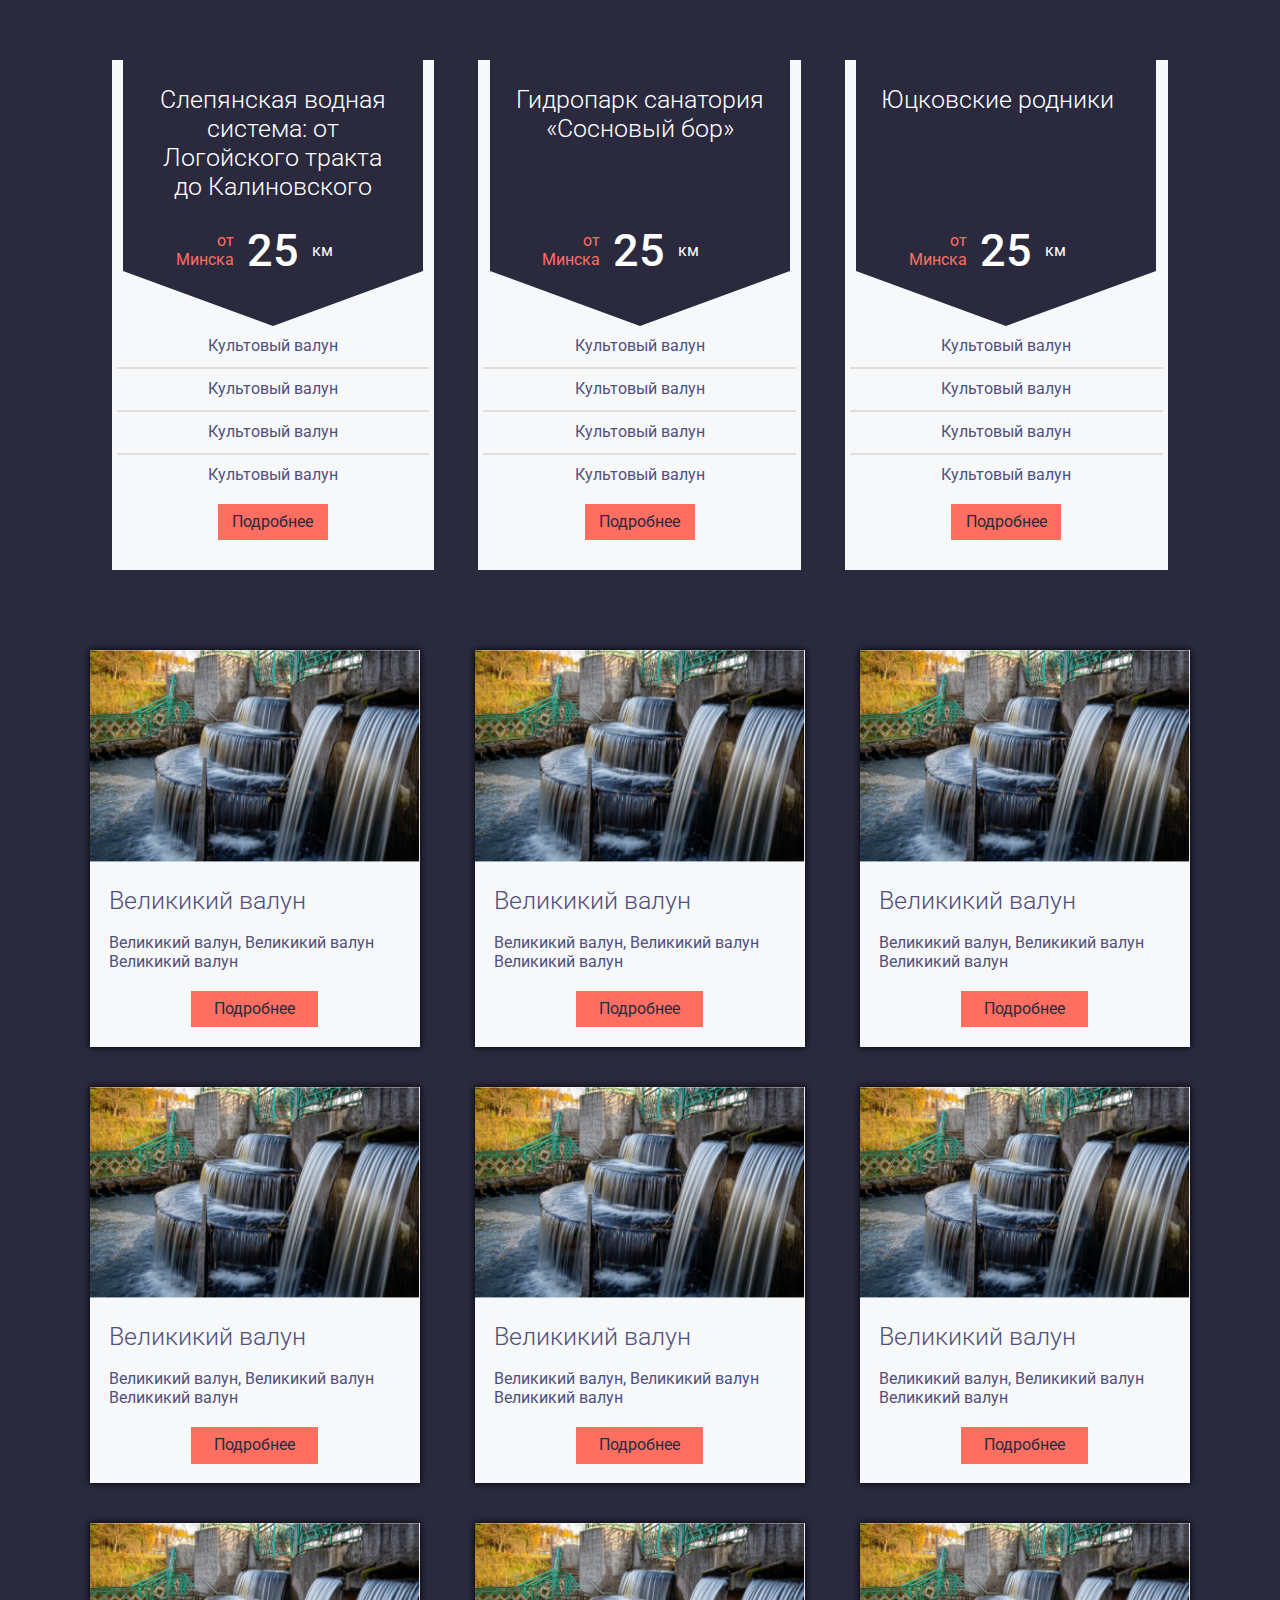
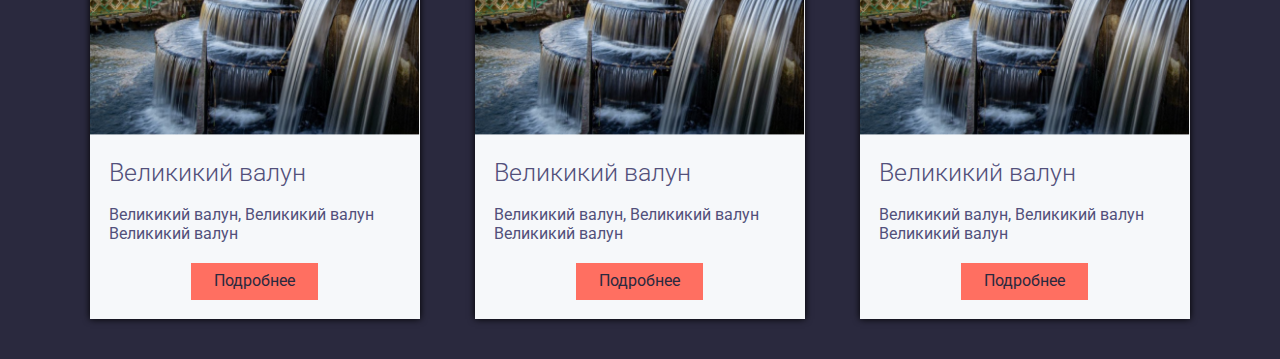
==== index.html @ 4acf2b10 "fixed" ====
<!DOCTYPE html>
<html lang="en">
<head>
	<meta charset="UTF-8">
	<meta name="viewport" content="width=device-width, initial-scale=1.0">
	<title>Document</title>
	<link rel='stylesheet' href="css/normalize.css">
		<link rel="stylesheet" href="css/style.css">
	<meta name="viewport" content="width=device-width, initial-scale=1.0">
</head>
<body>
	<main>
		<div class="wrapper">
		<section class="tariff">
			<div class="tariffPlan">
				<!-- <div class="title"> -->
					<div class="background">
						<div class="backgroundName">Слепянская водная система: от Логойского тракта до Калиновского</div>
						<div class="backgroundText">
							<div class="text_1">от Минска</div>
							<div class="text_2">25</div>
							<div class="text_3">км</div>
						</div>						
					</div>
					<p class="titleText">Культовый валун</p>
					<div class="titleBorder"></div>
					<p class="titleText">Культовый валун</p>
					<div class="titleBorder"></div>
					<p class="titleText">Культовый валун</p>
					<div class="titleBorder"></div>
					<p class="titleText">Культовый валун</p>	
					<button class="titleBtn">Подробнее</button>
				<!-- </div> -->
			</div>	
			<div class="tariffPlan">
				<div class="title">
					<div class="background">
						<div class="backgroundName">Гидропарк санатория «Сосновый бор»</div>
						<div class="backgroundText">
							<div class="text_1">от Минска</div>
							<div class="text_2">25</div>
							<div class="text_3">км</div>
						</div>						
					</div>
					<p class="titleText">Культовый валун</p>
					<div class="titleBorder"></div>
					<p class="titleText">Культовый валун</p>
					<div class="titleBorder"></div>
					<p class="titleText">Культовый валун</p>
					<div class="titleBorder"></div>
					<p class="titleText">Культовый валун</p>	
					<button class="titleBtn">Подробнее</button>
				</div>
			</div>
			<div class="tariffPlan">
				<div class="title">
					<div class="background">
						<div class="backgroundName">Юцковские родники</div>
						<div class="backgroundText">
							<div class="text_1">от Минска</div>
							<div class="text_2">25</div>
							<div class="text_3">км</div>
						</div>						
					</div>
					<p class="titleText">Культовый валун</p>
					<div class="titleBorder"></div>
					<p class="titleText">Культовый валун</p>
					<div class="titleBorder"></div>
					<p class="titleText">Культовый валун</p>
					<div class="titleBorder"></div>
					<p class="titleText">Культовый валун</p>	
					<button class="titleBtn">Подробнее</button>
				</div>
			</div>
		</section>



		<section class="cards">
			<div class="card">
				<img class="cardImg" src="img/no_name11.png">
				<h3 class="cardH4">Великикий валун</h3>
				<p class="cardText">Великикий валун, Великикий валун Великикий валун</p>
				<button class="cardBtn">Подробнее</button>
			</div>
			<div class="card">
				<img class="cardImg" src="img/no_name11.png">
				<h3 class="cardH4">Великикий валун</h3>
				<p class="cardText">Великикий валун, Великикий валун Великикий валун</p>
				<button class="cardBtn">Подробнее</button>
			</div>
			<div class="card">
				<img class="cardImg" src="img/no_name11.png">
				<h3 class="cardH4">Великикий валун</h3>
				<p class="cardText">Великикий валун, Великикий валун Великикий валун</p>
				<button class="cardBtn">Подробнее</button>
			</div>
			<div class="card">
				<img class="cardImg" src="img/no_name11.png">
				<h3 class="cardH4">Великикий валун</h3>
				<p class="cardText">Великикий валун, Великикий валун Великикий валун</p>
				<button class="cardBtn">Подробнее</button>
			</div>
			<div class="card">
				<img class="cardImg" src="img/no_name11.png">
				<h3 class="cardH4">Великикий валун</h3>
				<p class="cardText">Великикий валун, Великикий валун Великикий валун</p>
				<button class="cardBtn">Подробнее</button>
			</div>
			<div class="card">
				<img class="cardImg" src="img/no_name11.png">
				<h3 class="cardH4">Великикий валун</h3>
				<p class="cardText">Великикий валун, Великикий валун Великикий валун</p>
				<button class="cardBtn">Подробнее</button>
			</div>
			<div class="card">
				<img class="cardImg" src="img/no_name11.png">
				<h3 class="cardH4">Великикий валун</h3>
				<p class="cardText">Великикий валун, Великикий валун Великикий валун</p>
				<button class="cardBtn">Подробнее</button>
			</div>
			<div class="card">
				<img class="cardImg" src="img/no_name11.png">
				<h3 class="cardH4">Великикий валун</h3>
				<p class="cardText">Великикий валун, Великикий валун Великикий валун</p>
				<button class="cardBtn">Подробнее</button>
			</div>
			<div class="card">
				<img class="cardImg" src="img/no_name11.png">
				<h3 class="cardH4">Великикий валун</h3>
				<p class="cardText">Великикий валун, Великикий валун Великикий валун</p>
				<button class="cardBtn">Подробнее</button>
			</div>
		</section>
		</div>	
	</main>
	<script>
		let background = document.querySelectorAll('.background');
		for (let i = 0; i < background.length; i++){
    if(background[i].style.height)
    	background.style.height = '170px';
}
	</script>
<script>document.write('<script src="http://' + (location.host || 'localhost').split(':')[0] + ':35729/livereload.js?snipver=1"></' + 'script>')</script>	
</body>
</html>
---- css/style.css ----
@import url("https://fonts.googleapis.com/css2?family=Roboto&display=swap");
@import url("https://fonts.googleapis.com/css2?family=Open+Sans&family=Roboto:wght@300&display=swap");
@import url("https://fonts.googleapis.com/css2?family=Open+Sans&family=Roboto:wght@100&display=swap");
body {
  margin-top: 50px;
  font-size: 16px;
  background: #2A293E;
}

* {
  margin: 0;
  padding: 0;
}

.wrapper {
  max-width: 1100px;
  margin: 0 7%;
}

.tariff {
  display: flex;
  justify-content: space-between;
  margin: 0 auto;
  margin-bottom: 70px;
  width: 100%;
  max-width: 1100px;
  flex-direction: row;
  align-items: stretch;
}

.tariffPlan {
  width: 33.33%;
  height: auto;
  padding: 0 5px;
  margin: 10px 2%;
  background: #F6F8FA;
}

.tariffPlan:hover {
  background: #F6F8FA;
  box-shadow: 0px 0px 7px #000000;
}

.background {
  position: relative;
  display: block;
  padding: 1.56%;
  margin: 0 2%;
  background: #2A293E;
}

.background:after {
  content: "";
  position: absolute;
  bottom: 0;
  width: 0;
  height: 0;
  border-bottom: 55px solid #F6F8FA;
  box-sizing: border-box;
  left: 50%;
  border-left: 150px solid transparent;
}

.background:before {
  content: "";
  position: absolute;
  bottom: 0;
  width: 0;
  height: 0;
  border-bottom: 55px solid #F6F8FA;
  box-sizing: border-box;
  right: 50%;
  border-right: 150px solid transparent;
}

.backgroundName {
  display: flex;
  font-family: Roboto;
  font-style: normal;
  font-weight: 300;
  font-size: 1.55rem;
  line-height: 117.19%;
  color: #52507B;
  color: #FFFFFF;
  padding-top: 20px;
  min-height: 120px;
  margin: 0 20px 20px 20px;
  text-align: center;
}

.backgroundText {
  display: flex;
  padding: 0 61px 44px 47px;
}

.text_1 {
  display: flex;
  font-family: Roboto;
  font-style: normal;
  font-weight: normal;
  font-size: 1rem;
  line-height: 117.19%;
  color: #52507B;
  width: 59px;
  color: #FF6F61;
  text-align: right;
  align-items: center;
}

.text_2 {
  font-family: Roboto;
  font-style: normal;
  font-weight: 500;
  font-size: 45px;
  line-height: 117.19%;
  text-align: center;
  color: #FFFFFF;
  margin: 0 13px;
}

.text_3 {
  display: flex;
  font-family: Roboto;
  font-style: normal;
  font-weight: normal;
  font-size: 1rem;
  line-height: 117.19%;
  color: #52507B;
  color: #FFFFFF;
  align-items: center;
}

.titleText {
  display: flex;
  font-family: Roboto;
  font-style: normal;
  font-weight: normal;
  font-size: 1rem;
  line-height: 117.19%;
  color: #52507B;
  margin: 11px;
  justify-content: center;
}

.titleBorder {
  border: 1px solid #DEDEDE;
}

.titleBtn {
  display: flex;
  font-family: Roboto;
  font-style: normal;
  font-weight: normal;
  font-size: 1rem;
  line-height: 117.19%;
  color: #52507B;
  width: 110px;
  height: 36px;
  justify-content: center;
  align-items: center;
  text-align: center;
  background: #FF6F61;
  color: #2A293E;
  margin: 0 auto;
  margin-bottom: 30px;
  margin-top: 20px;
  border: none;
}

.cards {
  display: flex;
  flex-wrap: wrap;
  justify-content: space-between;
}

.card {
  width: 30%;
  max-height: 425px;
  background: #F6F8FA;
  box-shadow: 0px 0px 7px #000000;
  margin-bottom: 40px;
}

.cardImg {
  width: 100%;
  height: auto;
}

.cardH4 {
  display: flex;
  font-family: Roboto;
  font-style: normal;
  font-weight: 300;
  font-size: 1.55rem;
  line-height: 117.19%;
  color: #52507B;
  margin: 1.2rem;
}

.cardText {
  display: flex;
  font-family: Roboto;
  font-style: normal;
  font-weight: normal;
  font-size: 1rem;
  line-height: 117.19%;
  color: #52507B;
  margin: 1.2rem;
}

.cardBtn {
  display: flex;
  font-family: Roboto;
  font-style: normal;
  font-weight: normal;
  font-size: 1rem;
  line-height: 117.19%;
  color: #52507B;
  margin: 1.2rem auto;
  text-align: center;
  color: #2A293E;
  background: #FF6F61;
  padding: 9px 23px;
  border: none;
}
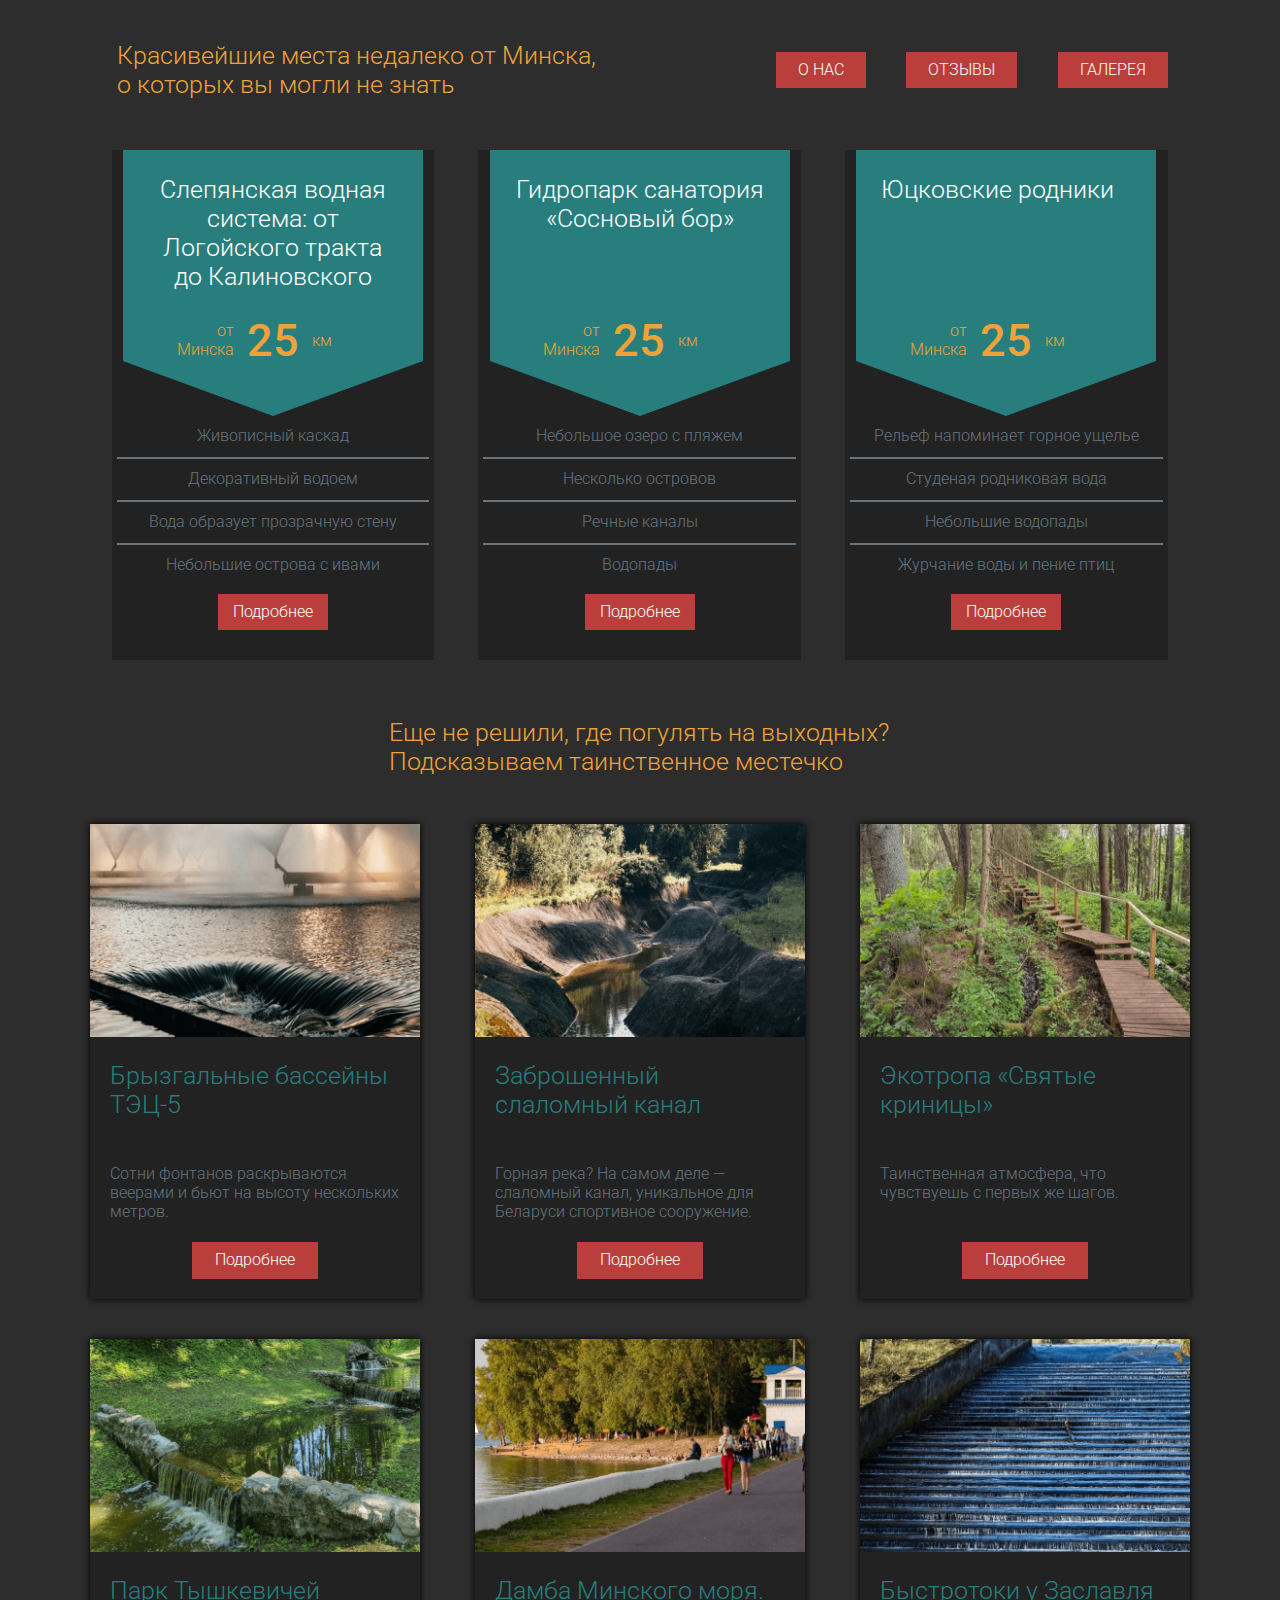
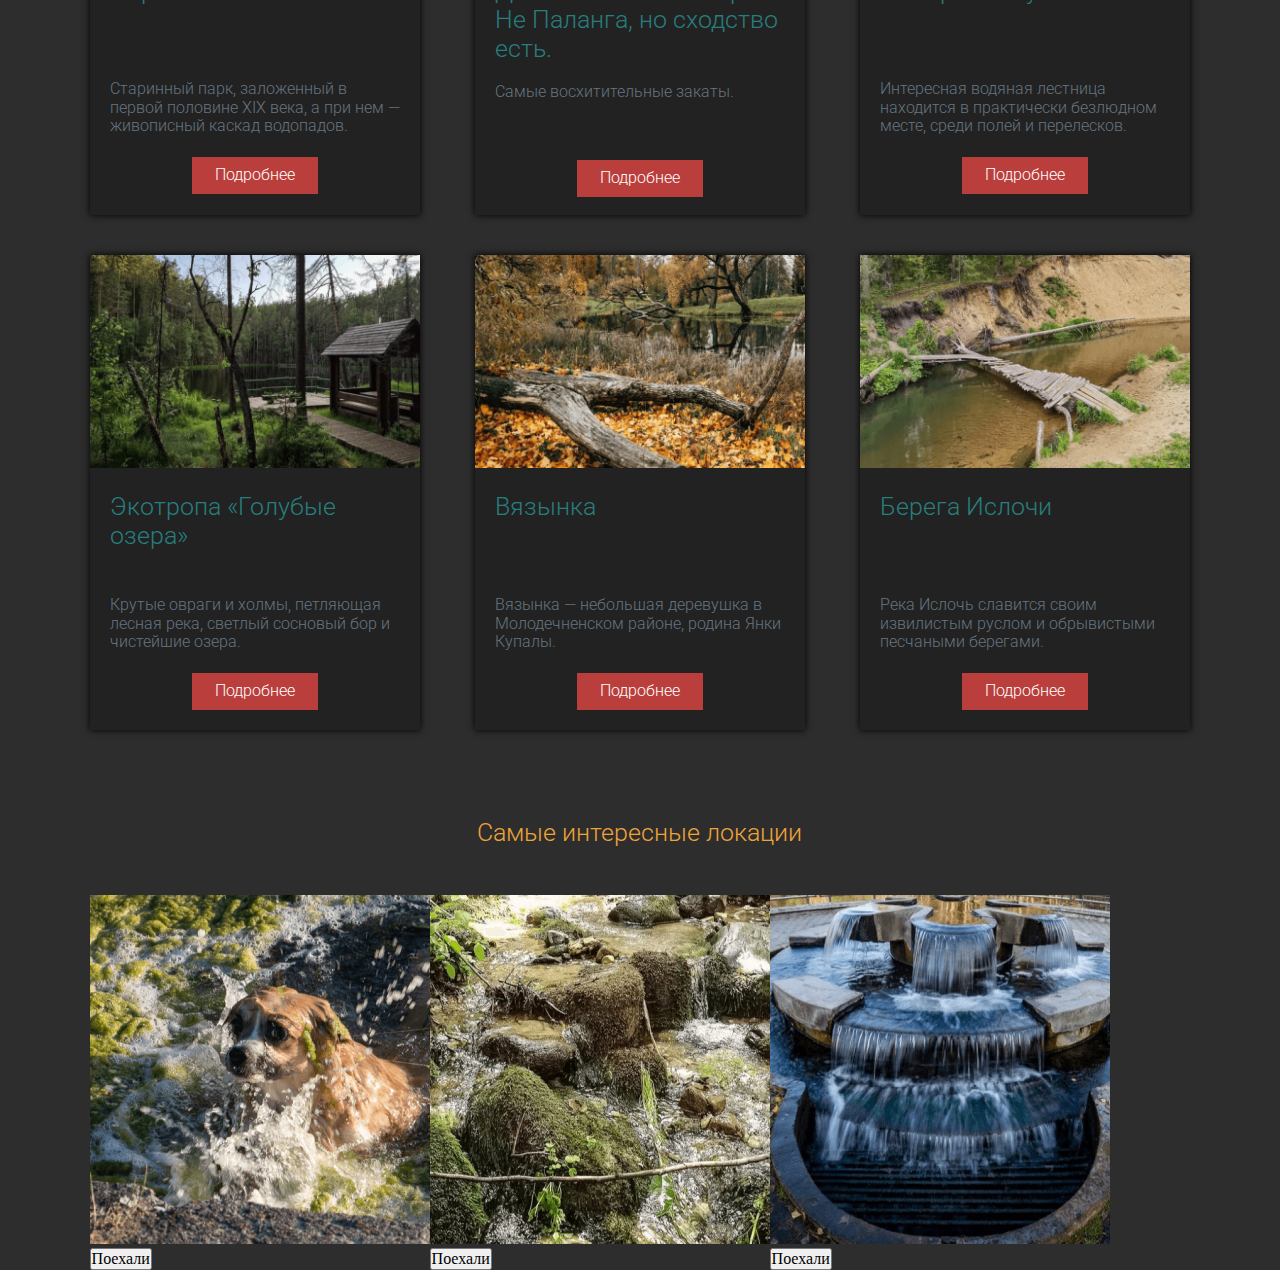
==== commit e559f5f8: "created gallery" ====
--- a/index.html
+++ b/index.html
@@ -9,66 +9,87 @@
 	<meta name="viewport" content="width=device-width, initial-scale=1.0">
 </head>
 <body>
+	<div class="wrapper">
+	<header class="header">
+		<div class="header__body">
+			<div class="header__name">
+				<h1 class="header__h1">Красивейшие места недалеко от Минска, о которых вы могли не знать</h1>
+			</div>
+
+			<div class="header__burger">
+				<span></span>
+			</div>
+
+			<nav class="header__menu">
+					
+				<ul class="header__list">
+					<li><a href="" class="header__link">О НАС</a></li>
+					<li><a href="" class="header__link">ОТЗЫВЫ</a></li>
+					<li><a href="" class="header__link">ГАЛЕРЕЯ</a></li>
+				</ul>
+			</nav>
+		</div>
+	</header>
 	<main>
-		<div class="wrapper">
+		
 		<section class="tariff">
 			<div class="tariffPlan">
 				<!-- <div class="title"> -->
 					<div class="background">
-						<div class="backgroundName">Слепянская водная система: от Логойского тракта до Калиновского</div>
+						<h3 class="backgroundName">Слепянская водная система: от Логойского тракта до Калиновского</h3>
 						<div class="backgroundText">
 							<div class="text_1">от Минска</div>
 							<div class="text_2">25</div>
 							<div class="text_3">км</div>
 						</div>						
 					</div>
-					<p class="titleText">Культовый валун</p>
-					<div class="titleBorder"></div>
-					<p class="titleText">Культовый валун</p>
-					<div class="titleBorder"></div>
-					<p class="titleText">Культовый валун</p>
-					<div class="titleBorder"></div>
-					<p class="titleText">Культовый валун</p>	
+					<p class="titleText">Живописный каскад</p>
+					<div class="titleBorder"></div>
+					<p class="titleText">Декоративный водоем</p>
+					<div class="titleBorder"></div>
+					<p class="titleText">Вода образует прозрачную стену</p>
+					<div class="titleBorder"></div>
+					<p class="titleText">Небольшие острова с ивами</p>	
 					<button class="titleBtn">Подробнее</button>
 				<!-- </div> -->
 			</div>	
 			<div class="tariffPlan">
 				<div class="title">
 					<div class="background">
-						<div class="backgroundName">Гидропарк санатория «Сосновый бор»</div>
+						<h3 class="backgroundName">Гидропарк санатория «Сосновый бор»</h3>
 						<div class="backgroundText">
 							<div class="text_1">от Минска</div>
 							<div class="text_2">25</div>
 							<div class="text_3">км</div>
 						</div>						
 					</div>
-					<p class="titleText">Культовый валун</p>
-					<div class="titleBorder"></div>
-					<p class="titleText">Культовый валун</p>
-					<div class="titleBorder"></div>
-					<p class="titleText">Культовый валун</p>
-					<div class="titleBorder"></div>
-					<p class="titleText">Культовый валун</p>	
+					<p class="titleText">Небольшое озеро с пляжем</p>
+					<div class="titleBorder"></div>
+					<p class="titleText">Несколько островов</p>
+					<div class="titleBorder"></div>
+					<p class="titleText">Речные каналы</p>
+					<div class="titleBorder"></div>
+					<p class="titleText">Водопады</p>	
 					<button class="titleBtn">Подробнее</button>
 				</div>
 			</div>
 			<div class="tariffPlan">
 				<div class="title">
 					<div class="background">
-						<div class="backgroundName">Юцковские родники</div>
+						<h3 class="backgroundName">Юцковские родники</h3>
 						<div class="backgroundText">
 							<div class="text_1">от Минска</div>
 							<div class="text_2">25</div>
 							<div class="text_3">км</div>
 						</div>						
 					</div>
-					<p class="titleText">Культовый валун</p>
-					<div class="titleBorder"></div>
-					<p class="titleText">Культовый валун</p>
-					<div class="titleBorder"></div>
-					<p class="titleText">Культовый валун</p>
-					<div class="titleBorder"></div>
-					<p class="titleText">Культовый валун</p>	
+					<p class="titleText">Рельеф напоминает горное ущелье</p>
+					<div class="titleBorder"></div>
+					<p class="titleText">Студеная родниковая вода</p>
+					<div class="titleBorder"></div>
+					<p class="titleText">Небольшие водопады</p>
+					<div class="titleBorder"></div>
+					<p class="titleText">Журчание воды и пение птиц</p>	
 					<button class="titleBtn">Подробнее</button>
 				</div>
 			</div>
@@ -77,61 +98,100 @@
 
 
 		<section class="cards">
-			<div class="card">
-				<img class="cardImg" src="img/no_name11.png">
-				<h3 class="cardH4">Великикий валун</h3>
-				<p class="cardText">Великикий валун, Великикий валун Великикий валун</p>
-				<button class="cardBtn">Подробнее</button>
-			</div>
-			<div class="card">
-				<img class="cardImg" src="img/no_name11.png">
-				<h3 class="cardH4">Великикий валун</h3>
-				<p class="cardText">Великикий валун, Великикий валун Великикий валун</p>
-				<button class="cardBtn">Подробнее</button>
-			</div>
-			<div class="card">
-				<img class="cardImg" src="img/no_name11.png">
-				<h3 class="cardH4">Великикий валун</h3>
-				<p class="cardText">Великикий валун, Великикий валун Великикий валун</p>
-				<button class="cardBtn">Подробнее</button>
-			</div>
-			<div class="card">
-				<img class="cardImg" src="img/no_name11.png">
-				<h3 class="cardH4">Великикий валун</h3>
-				<p class="cardText">Великикий валун, Великикий валун Великикий валун</p>
-				<button class="cardBtn">Подробнее</button>
-			</div>
-			<div class="card">
-				<img class="cardImg" src="img/no_name11.png">
-				<h3 class="cardH4">Великикий валун</h3>
-				<p class="cardText">Великикий валун, Великикий валун Великикий валун</p>
-				<button class="cardBtn">Подробнее</button>
-			</div>
-			<div class="card">
-				<img class="cardImg" src="img/no_name11.png">
-				<h3 class="cardH4">Великикий валун</h3>
-				<p class="cardText">Великикий валун, Великикий валун Великикий валун</p>
-				<button class="cardBtn">Подробнее</button>
-			</div>
-			<div class="card">
-				<img class="cardImg" src="img/no_name11.png">
-				<h3 class="cardH4">Великикий валун</h3>
-				<p class="cardText">Великикий валун, Великикий валун Великикий валун</p>
-				<button class="cardBtn">Подробнее</button>
-			</div>
-			<div class="card">
-				<img class="cardImg" src="img/no_name11.png">
-				<h3 class="cardH4">Великикий валун</h3>
-				<p class="cardText">Великикий валун, Великикий валун Великикий валун</p>
-				<button class="cardBtn">Подробнее</button>
-			</div>
-			<div class="card">
-				<img class="cardImg" src="img/no_name11.png">
-				<h3 class="cardH4">Великикий валун</h3>
-				<p class="cardText">Великикий валун, Великикий валун Великикий валун</p>
-				<button class="cardBtn">Подробнее</button>
+			<h2 class="h2">Еще не решили, где погулять на выходных? Подсказываем таинственное местечко</h2>
+			<div class="cards">
+			<div class="card">
+				<img class="cardImg" src="img/Без_имени-11.png">
+				<h3 class="cardH3">Брызгальные бассейны ТЭЦ-5</h3>
+				<p class="cardText">Сотни фонтанов раскрываются веерами и бьют на высоту нескольких метров.</p>
+				<button class="cardBtn">Подробнее</button>
+			</div>
+			<div class="card">
+				<img class="cardImg" src="img/Без_имени-12.png">
+				<h3 class="cardH3">Заброшенный слаломный канал</h3>
+				<p class="cardText">Горная река? На самом деле — слаломный канал, уникальное для Беларуси спортивное сооружение.</p>
+				<button class="cardBtn">Подробнее</button>
+			</div>
+			<div class="card">
+				<img class="cardImg" src="img/Без_имени-13.png">
+				<h3 class="cardH3">Экотропа «Святые криницы»</h3>
+				<p class="cardText">Таинственная атмосфера, что чувствуешь с первых же шагов.</p>
+				<button class="cardBtn">Подробнее</button>
+			</div>
+			<div class="card">
+				<img class="cardImg" src="img/Без_имени-14.png">
+				<h3 class="cardH3">Парк Тышкевичей</h3>
+				<p class="cardText">Старинный парк, заложенный в первой половине XIX века, а при нем — живописный каскад водопадов.</p>
+				<button class="cardBtn">Подробнее</button>
+			</div>
+			<div class="card">
+				<img class="cardImg" src="img/Без_имени-15.png">
+				<h3 class="cardH3">Дамба Минского моря. Не Паланга, но 
+сходство есть.</h3>
+				<p class="cardText">Самые восхитительные закаты.</p>
+				<button class="cardBtn">Подробнее</button>
+			</div>
+			<div class="card">
+				<img class="cardImg" src="img/Без_имени-16.png">
+				<h3 class="cardH3">Быстротоки у Заславля</h3>
+				<p class="cardText">Интересная водяная лестница находится в практически безлюдном месте, среди полей и перелесков.</p>
+				<button class="cardBtn">Подробнее</button>
+			</div>
+			<div class="card">
+				<img class="cardImg" src="img/Без_имени-17.png">
+				<h3 class="cardH3">Экотропа «Голубые озера»</h3>
+				<p class="cardText">Крутые овраги и холмы, петляющая лесная река, светлый сосновый бор и чистейшие озера.</p>
+				<button class="cardBtn">Подробнее</button>
+			</div>
+			<div class="card">
+				<img class="cardImg" src="img/Без_имени-18.png">
+				<h3 class="cardH3">Вязынка</h3>
+				<p class="cardText">Вязынка — небольшая деревушка в Молодечненском районе, родина Янки Купалы.</p>
+				<button class="cardBtn">Подробнее</button>
+			</div>
+			<div class="card">
+				<img class="cardImg" src="img/Без_имени-19.png">
+				<h3 class="cardH3">Берега Ислочи</h3>
+				<p class="cardText">Река Ислочь славится своим извилистым руслом и обрывистыми песчаными берегами.</p>
+				<button class="cardBtn">Подробнее</button>
+			</div>
 			</div>
 		</section>
+
+
+		<section slider>
+			<h2 class="h2">Самые интересные локации</h2>
+			<div class="sliders">
+				<div class="slidersItem">
+					<div class="slidersImg">
+						<img src="img/Без_имени-20.png">
+					</div>
+					<h3 class="slidersH3"></h3>
+					<p class="slidersText"></p>
+					<button class="slidersBtn">Поехали</button>
+				</div>
+				<div class="slidersItem">
+					<div class="slidersImg">
+						<img src="img/Без_имени-21.png">
+					</div>
+					<h3 class="slidersH3"></h3>
+					<p class="slidersText"></p>
+					<button class="slidersBtn">Поехали</button>
+				</div>
+				<div class="slidersItem">
+					<div class="slidersImg">
+						<img src="img/Без_имени-22.png">
+					</div>
+					<h3 class="slidersH3"></h3>
+					<p class="slidersText"></p>
+					<button class="slidersBtn">Поехали</button>
+				</div>
+			</div>
+			
+		</section>
+
+
+
 		</div>	
 	</main>
 	<script>
--- a/css/style.css
+++ b/css/style.css
@@ -2,9 +2,9 @@
 @import url("https://fonts.googleapis.com/css2?family=Open+Sans&family=Roboto:wght@300&display=swap");
 @import url("https://fonts.googleapis.com/css2?family=Open+Sans&family=Roboto:wght@100&display=swap");
 body {
-  margin-top: 50px;
+  max-width: 1280px;
   font-size: 16px;
-  background: #2A293E;
+  background: #2D2D2D;
 }
 
 * {
@@ -17,11 +17,83 @@
   margin: 0 7%;
 }
 
+.header {
+  display: flex;
+  width: 100%;
+  min-height: 140px;
+  top: 0;
+  left: 0;
+}
+
+.header__body {
+  display: flex;
+  width: 100%;
+  min-height: 140px;
+}
+
+.header__name {
+  display: flex;
+  width: 50%;
+}
+
+.header__h1 {
+  display: flex;
+  font-family: Roboto;
+  font-style: normal;
+  font-weight: 300;
+  font-size: 1.55rem;
+  line-height: 117.19%;
+  color: #277E7D;
+  color: #EDA33A;
+  margin: 0 5%;
+  align-items: center;
+}
+
+.header__burger {
+  flex: none;
+}
+
+.header__menu {
+  display: flex;
+  width: 50%;
+  padding-right: 2%;
+}
+
+.header__list {
+  display: flex;
+  list-style: none;
+  width: 100%;
+  justify-content: flex-end;
+  align-items: center;
+  margin-left: 0 3.75%;
+}
+
+.header__link {
+  display: inline-flex;
+  text-decoration: none;
+  background: #BA3F3C;
+  display: flex;
+  font-family: Roboto;
+  font-style: normal;
+  font-weight: 300;
+  font-size: 1rem;
+  line-height: 117.19%;
+  color: #667580;
+  text-align: center;
+  justify-content: center;
+  align-items: center;
+  color: #FFFFFF;
+  padding: 8.5px 22px;
+}
+
+li {
+  margin-left: 7.5%;
+}
+
 .tariff {
   display: flex;
   justify-content: space-between;
   margin: 0 auto;
-  margin-bottom: 70px;
   width: 100%;
   max-width: 1100px;
   flex-direction: row;
@@ -33,20 +105,21 @@
   height: auto;
   padding: 0 5px;
   margin: 10px 2%;
-  background: #F6F8FA;
+  background: #222222;
 }
 
 .tariffPlan:hover {
-  background: #F6F8FA;
+  background: #222222;
   box-shadow: 0px 0px 7px #000000;
 }
 
 .background {
   position: relative;
   display: block;
+  max-width: 300px;
   padding: 1.56%;
   margin: 0 2%;
-  background: #2A293E;
+  background: #277E7D;
 }
 
 .background:after {
@@ -55,7 +128,7 @@
   bottom: 0;
   width: 0;
   height: 0;
-  border-bottom: 55px solid #F6F8FA;
+  border-bottom: 55px solid #222222;
   box-sizing: border-box;
   left: 50%;
   border-left: 150px solid transparent;
@@ -67,7 +140,7 @@
   bottom: 0;
   width: 0;
   height: 0;
-  border-bottom: 55px solid #F6F8FA;
+  border-bottom: 55px solid #222222;
   box-sizing: border-box;
   right: 50%;
   border-right: 150px solid transparent;
@@ -80,7 +153,7 @@
   font-weight: 300;
   font-size: 1.55rem;
   line-height: 117.19%;
-  color: #52507B;
+  color: #277E7D;
   color: #FFFFFF;
   padding-top: 20px;
   min-height: 120px;
@@ -97,12 +170,12 @@
   display: flex;
   font-family: Roboto;
   font-style: normal;
-  font-weight: normal;
-  font-size: 1rem;
-  line-height: 117.19%;
-  color: #52507B;
+  font-weight: 300;
+  font-size: 1rem;
+  line-height: 117.19%;
+  color: #667580;
   width: 59px;
-  color: #FF6F61;
+  color: #EDA33A;
   text-align: right;
   align-items: center;
 }
@@ -114,7 +187,7 @@
   font-size: 45px;
   line-height: 117.19%;
   text-align: center;
-  color: #FFFFFF;
+  color: #EDA33A;
   margin: 0 13px;
 }
 
@@ -122,61 +195,78 @@
   display: flex;
   font-family: Roboto;
   font-style: normal;
-  font-weight: normal;
-  font-size: 1rem;
-  line-height: 117.19%;
-  color: #52507B;
-  color: #FFFFFF;
-  align-items: center;
+  font-weight: 300;
+  font-size: 1rem;
+  line-height: 117.19%;
+  color: #667580;
+  color: #FFFFFF;
+  align-items: center;
+  color: #EDA33A;
 }
 
 .titleText {
   display: flex;
   font-family: Roboto;
   font-style: normal;
-  font-weight: normal;
-  font-size: 1rem;
-  line-height: 117.19%;
-  color: #52507B;
+  font-weight: 300;
+  font-size: 1rem;
+  line-height: 117.19%;
+  color: #667580;
   margin: 11px;
   justify-content: center;
+  color: #667580;
 }
 
 .titleBorder {
-  border: 1px solid #DEDEDE;
+  border: 0.5px solid #667580;
 }
 
 .titleBtn {
   display: flex;
   font-family: Roboto;
   font-style: normal;
-  font-weight: normal;
-  font-size: 1rem;
-  line-height: 117.19%;
-  color: #52507B;
+  font-weight: 300;
+  font-size: 1rem;
+  line-height: 117.19%;
+  color: #667580;
   width: 110px;
   height: 36px;
   justify-content: center;
   align-items: center;
   text-align: center;
-  background: #FF6F61;
-  color: #2A293E;
+  background: #BA3F3C;
+  color: #FFFFFF;
   margin: 0 auto;
   margin-bottom: 30px;
   margin-top: 20px;
   border: none;
 }
 
+.h2 {
+  display: flex;
+  font-family: Roboto;
+  font-style: normal;
+  font-weight: 300;
+  font-size: 1.55rem;
+  line-height: 117.19%;
+  color: #277E7D;
+  color: #EDA33A;
+  width: 501px;
+  margin: 3rem auto;
+  justify-content: center;
+}
+
 .cards {
   display: flex;
   flex-wrap: wrap;
   justify-content: space-between;
+  align-items: stretch;
 }
 
 .card {
   width: 30%;
-  max-height: 425px;
-  background: #F6F8FA;
+  max-height: 476px;
+  background: #222222;
   box-shadow: 0px 0px 7px #000000;
   margin-bottom: 40px;
 }
@@ -186,40 +276,46 @@
   height: auto;
 }
 
-.cardH4 {
+.cardH3 {
   display: flex;
   font-family: Roboto;
   font-style: normal;
   font-weight: 300;
   font-size: 1.55rem;
   line-height: 117.19%;
-  color: #52507B;
-  margin: 1.2rem;
+  color: #277E7D;
+  margin: 1.25rem;
+  min-height: 84px;
 }
 
 .cardText {
   display: flex;
   font-family: Roboto;
   font-style: normal;
-  font-weight: normal;
-  font-size: 1rem;
-  line-height: 117.19%;
-  color: #52507B;
-  margin: 1.2rem;
+  font-weight: 300;
+  font-size: 1rem;
+  line-height: 117.19%;
+  color: #667580;
+  margin: 1.25rem;
+  min-height: 57px;
 }
 
 .cardBtn {
   display: flex;
   font-family: Roboto;
   font-style: normal;
-  font-weight: normal;
-  font-size: 1rem;
-  line-height: 117.19%;
-  color: #52507B;
-  margin: 1.2rem auto;
-  text-align: center;
-  color: #2A293E;
-  background: #FF6F61;
+  font-weight: 300;
+  font-size: 1rem;
+  line-height: 117.19%;
+  color: #667580;
+  margin: 1.25rem auto;
+  text-align: center;
+  color: #FFFFFF;
+  background: #BA3F3C;
   padding: 9px 23px;
   border: none;
+}
+
+.sliders {
+  display: flex;
 }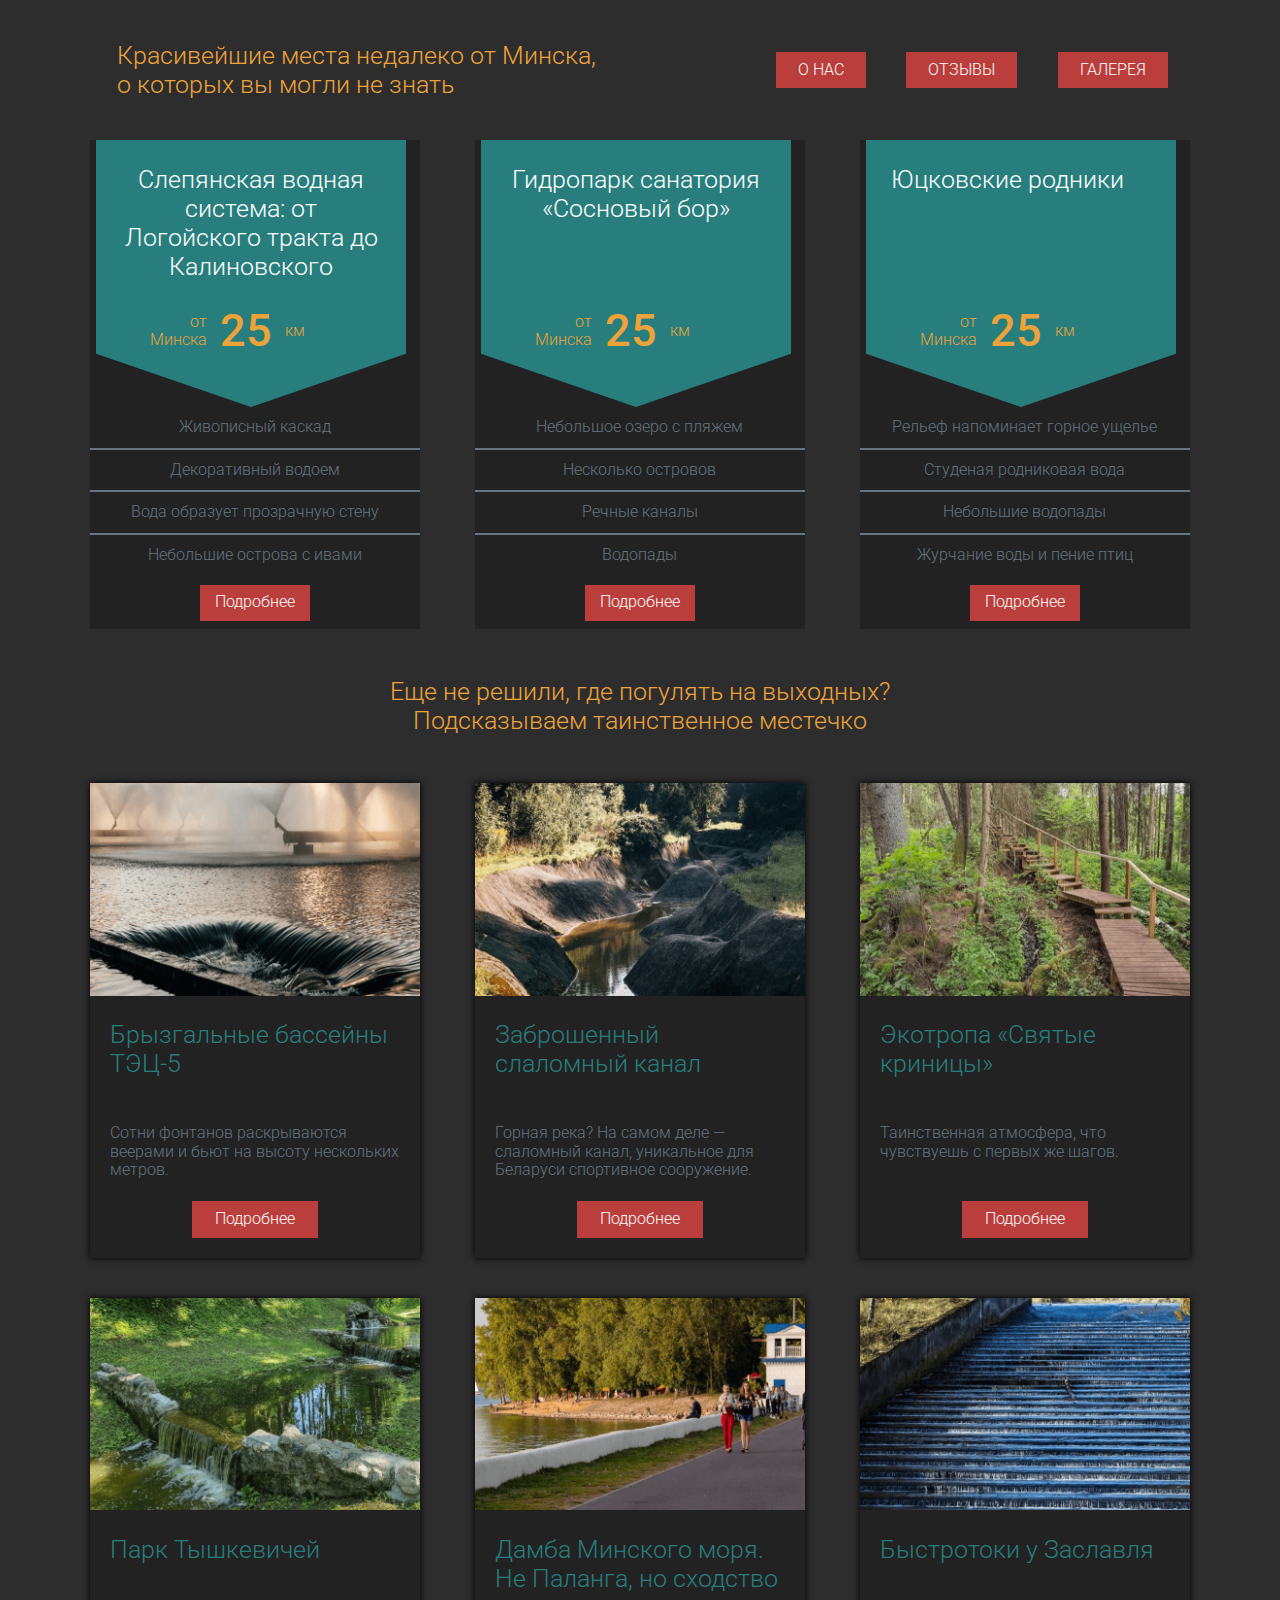
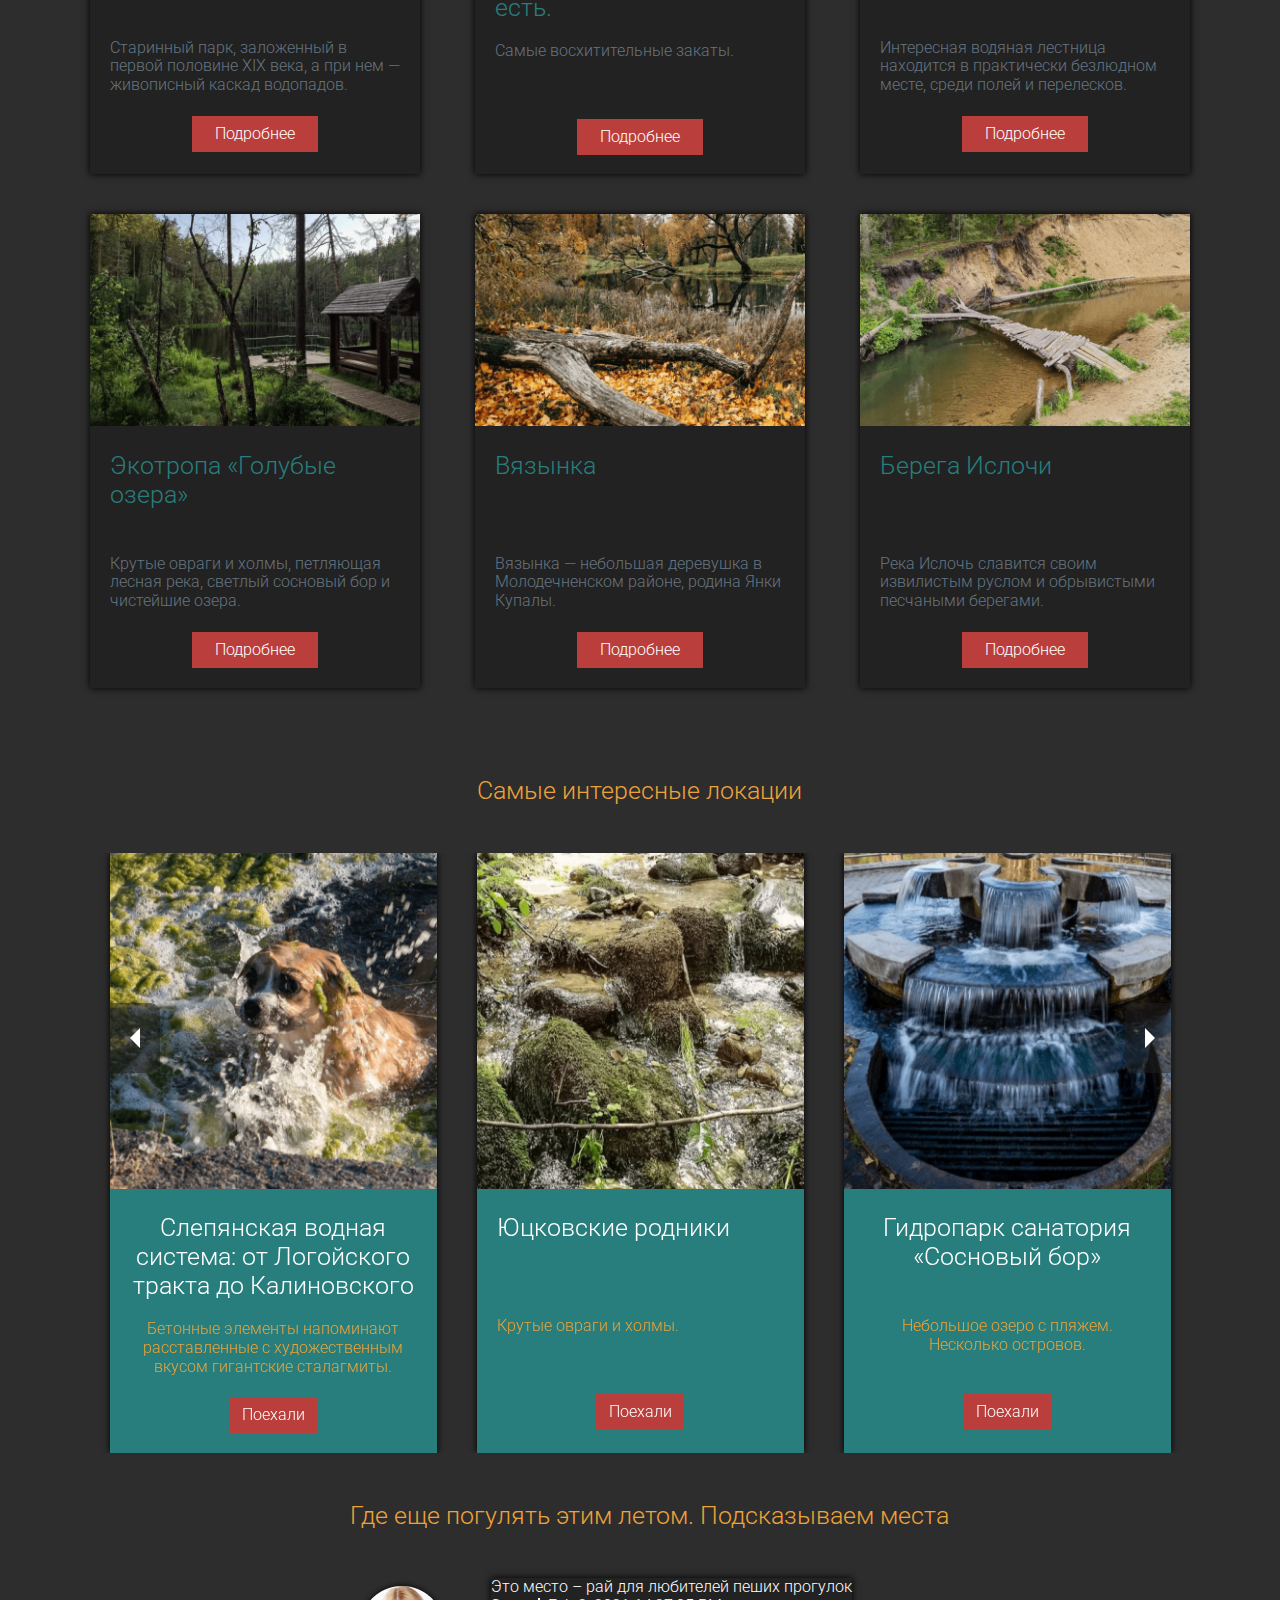
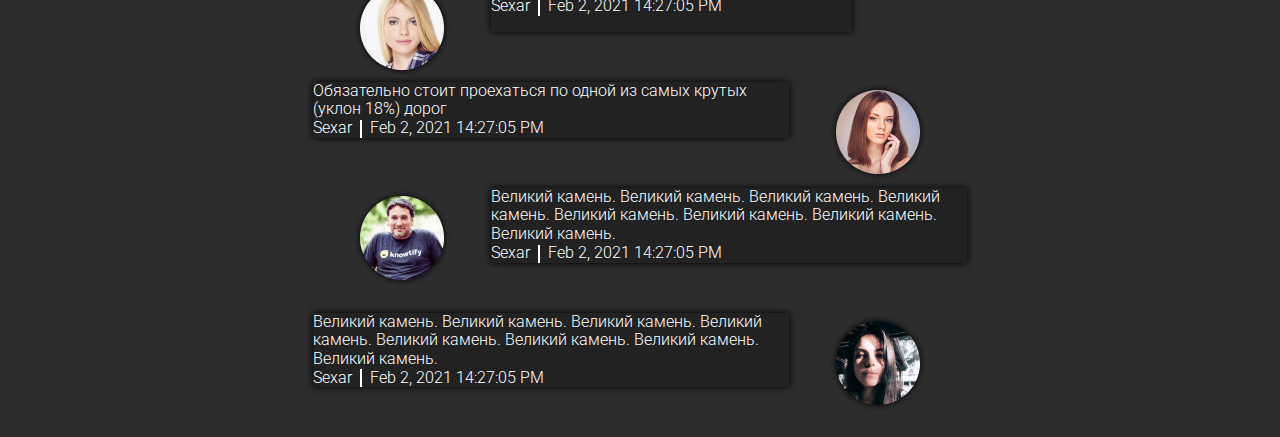
==== commit c9ecea1a: "created slider" ====
--- a/index.html
+++ b/index.html
@@ -159,32 +159,109 @@
 		</section>
 
 
-		<section slider>
+		<section sliders>
 			<h2 class="h2">Самые интересные локации</h2>
-			<div class="sliders">
+			<div class="slider">
 				<div class="slidersItem">
 					<div class="slidersImg">
 						<img src="img/Без_имени-20.png">
 					</div>
-					<h3 class="slidersH3"></h3>
-					<p class="slidersText"></p>
+					<h3 class="slidersH3">Слепянская водная система: от Логойского тракта до Калиновского</h3>
+					<p class="slidersText">Бетонные элементы напоминают расставленные с художественным вкусом гигантские сталагмиты.</p>
 					<button class="slidersBtn">Поехали</button>
 				</div>
 				<div class="slidersItem">
 					<div class="slidersImg">
 						<img src="img/Без_имени-21.png">
 					</div>
-					<h3 class="slidersH3"></h3>
-					<p class="slidersText"></p>
+					<h3 class="slidersH3">Юцковские родники</h3>
+					<p class="slidersText">Крутые овраги и холмы.</p>
 					<button class="slidersBtn">Поехали</button>
 				</div>
 				<div class="slidersItem">
 					<div class="slidersImg">
 						<img src="img/Без_имени-22.png">
 					</div>
-					<h3 class="slidersH3"></h3>
-					<p class="slidersText"></p>
-					<button class="slidersBtn">Поехали</button>
+					<h3 class="slidersH3">Гидропарк санатория «Сосновый бор»</h3>
+					<p class="slidersText">Небольшое озеро с пляжем. Несколько островов.</p>
+					<button class="slidersBtn">Поехали</button>
+				</div>
+				<div class="slidersItem">
+					<div class="slidersImg">
+						<img src="img/Без_имени-21.png">
+					</div>
+					<h3 class="slidersH3">Юцковские родники</h3>
+					<p class="slidersText">Крутые овраги и холмы.</p>
+					<button class="slidersBtn">Поехали</button>
+				</div>
+				<div class="slidersItem">
+					<div class="slidersImg">
+						<img src="img/Без_имени-22.png">
+					</div>
+					<h3 class="slidersH3">Гидропарк санатория «Сосновый бор»</h3>
+					<p class="slidersText">Небольшое озеро с пляжем. Несколько островов.</p>
+					<button class="slidersBtn">Поехали</button>
+				</div>
+			</div>			
+		</section>
+
+
+
+
+
+
+		<section class="comments">
+			<h2 class="h2">Где еще погулять этим летом. Подсказываем места</h2>
+			<div class="commentBox">
+				<div class="commentImg">
+					<img class="avatar" src="img/Ellipse92.png" alt="placeholder+image">
+				</div>
+				<div class="comment">
+					<p class="commentText">Это место – рай для любителей пеших прогулок</p>					
+					<div class="commentFooter">
+						<span class="commentName">Sexar</span>	
+						<span class="commentBorder"></span>
+						<span class="commentDate">Feb 2, 2021 14:27:05 PM</span>
+					</div>
+				</div>
+			</div>
+			<div class="commentBox">				
+				<div class="comment">
+					<p class="commentText">Обязательно стоит проехаться по одной из самых крутых (уклон 18%) дорог</p>
+					<div class="commentFooter">
+						<span class="commentName">Sexar</span>	
+						<span class="commentBorder"></span>
+						<span class="commentDate">Feb 2, 2021 14:27:05 PM</span>
+					</div>
+				</div>
+				<div class="commentImg">
+					<img class="avatar" src="img/Ellipse93.png" alt="placeholder+image">
+				</div>
+			</div>
+			<div class="commentBox">
+				<div class="commentImg">
+					<img class="avatar" src="img/Ellipse94.png" alt="placeholder+image">
+				</div>
+				<div class="comment">
+					<p class="commentText">Великий камень. Великий камень. Великий камень. Великий камень. Великий камень. Великий камень. Великий камень. Великий камень.</p>
+					<div class="commentFooter">
+						<span class="commentName">Sexar</span>	
+						<span class="commentBorder"></span>
+						<span class="commentDate">Feb 2, 2021 14:27:05 PM</span>
+					</div>
+				</div>
+			</div>
+			<div class="commentBox">
+				<div class="comment">
+					<p class="commentText">Великий камень. Великий камень. Великий камень. Великий камень. Великий камень. Великий камень. Великий камень. Великий камень.</p>
+					<div class="commentFooter">
+						<span class="commentName">Sexar</span>	
+						<span class="commentBorder"></span>
+						<span class="commentDate">Feb 2, 2021 14:27:05 PM</span>
+					</div>
+				</div>
+				<div class="commentImg">
+					<img class="avatar" src="img/Ellipse26.png" alt="placeholder+image">
 				</div>
 			</div>
 			
@@ -201,6 +278,9 @@
     	background.style.height = '170px';
 }
 	</script>
+<script src="https://code.jquery.com/jquery-3.6.0.min.js"></script>
+<script src="js/slick.min.js"></script>
+<script src="js/slick.js"></script>	
 <script>document.write('<script src="http://' + (location.host || 'localhost').split(':')[0] + ':35729/livereload.js?snipver=1"></' + 'script>')</script>	
 </body>
 </html>--- a/css/style.css
+++ b/css/style.css
@@ -93,18 +93,13 @@
 .tariff {
   display: flex;
   justify-content: space-between;
-  margin: 0 auto;
-  width: 100%;
-  max-width: 1100px;
-  flex-direction: row;
   align-items: stretch;
 }
 
 .tariffPlan {
-  width: 33.33%;
-  height: auto;
-  padding: 0 5px;
-  margin: 10px 2%;
+  max-width: 340px;
+  width: 30%;
+  max-height: 489px;
   background: #222222;
 }
 
@@ -131,7 +126,7 @@
   border-bottom: 55px solid #222222;
   box-sizing: border-box;
   left: 50%;
-  border-left: 150px solid transparent;
+  border-left: 160px solid transparent;
 }
 
 .background:before {
@@ -143,7 +138,7 @@
   border-bottom: 55px solid #222222;
   box-sizing: border-box;
   right: 50%;
-  border-right: 150px solid transparent;
+  border-right: 160px solid transparent;
 }
 
 .backgroundName {
@@ -251,8 +246,9 @@
   line-height: 117.19%;
   color: #277E7D;
   color: #EDA33A;
-  width: 501px;
+  width: 673px;
   margin: 3rem auto;
+  text-align: center;
   justify-content: center;
 }
 
@@ -316,6 +312,164 @@
   border: none;
 }
 
-.sliders {
-  display: flex;
+.slick-list {
+  overflow: hidden;
+}
+
+.slick-track {
+  display: flex;
+}
+
+.slick-arrow {
+  position: absolute;
+  top: 25%;
+  z-index: 10;
+  font-size: 0;
+  width: 50px;
+  height: 70px;
+  border: none;
+}
+
+.slick-arrow.slick-prev {
+  background: url("../img/left.png") 0 0/100% no-repeat;
+  left: 20px;
+}
+
+.slick-arrow.slick-next {
+  background: url("../img/right.png") 0 0/100% no-repeat;
+  right: 15px;
+}
+
+.slider {
+  position: relative;
+  display: flex;
+  min-width: 0;
+  left: 0;
+}
+
+.slidersItem {
+  display: block;
+  width: 33.33%;
+  max-width: 340px;
+  max-height: 606px;
+  background: #277E7D;
+  box-shadow: 0px 0px 7px #000000;
+  min-width: 0;
+  text-align: center;
+  margin: 0 1.25rem;
+}
+
+.slidersImg {
+  max-width: 340px;
+  max-height: 349px;
+  margin-bottom: 1.25rem;
+}
+
+.slidersImg img {
+  width: 100%;
+}
+
+.slidersH3 {
+  display: flex;
+  font-family: Roboto;
+  font-style: normal;
+  font-weight: 300;
+  font-size: 1.55rem;
+  line-height: 117.19%;
+  color: #277E7D;
+  color: #FFFFFF;
+  margin: 1.25rem;
+  min-height: 84px;
+}
+
+.slidersText {
+  display: flex;
+  font-family: Roboto;
+  font-style: normal;
+  font-weight: 300;
+  font-size: 1rem;
+  line-height: 117.19%;
+  color: #667580;
+  color: #EDA33A;
+  margin: 1.25rem;
+  min-height: 57px;
+}
+
+.slidersBtn {
+  display: flex;
+  font-family: Roboto;
+  font-style: normal;
+  font-weight: 300;
+  font-size: 1rem;
+  line-height: 117.19%;
+  color: #667580;
+  margin: 1.25rem auto;
+  background: #BA3F3C;
+  padding: 8.5px 12.5px;
+  color: #FFFFFF;
+  border: none;
+}
+
+.comments {
+  width: 654px;
+  margin: 0 auto;
+}
+
+.commentBox {
+  display: flex;
+}
+
+.commentImg {
+  margin: 0 2.5rem;
+}
+
+.comment {
+  background: #222222;
+  box-shadow: 0px 0px 7px #000000;
+  margin-bottom: 50px;
+}
+
+.commentFooter {
+  display: flex;
+  max-width: 530px;
+  align-items: flex-end;
+}
+
+.commentText {
+  display: flex;
+  font-family: Roboto;
+  font-style: normal;
+  font-weight: 300;
+  font-size: 1rem;
+  line-height: 117.19%;
+  color: #667580;
+  color: #FFFFFF;
+}
+
+.commentName {
+  display: flex;
+  font-family: Roboto;
+  font-style: normal;
+  font-weight: 300;
+  font-size: 1rem;
+  line-height: 117.19%;
+  color: #667580;
+  color: #FFFFFF;
+}
+
+.commentBorder {
+  height: 16px;
+  border: 1px solid #FFFFFF;
+  margin: 0 8px;
+}
+
+.commentDate {
+  display: flex;
+  font-family: Roboto;
+  font-style: normal;
+  font-weight: 300;
+  font-size: 1rem;
+  line-height: 117.19%;
+  color: #667580;
+  color: #FFFFFF;
 }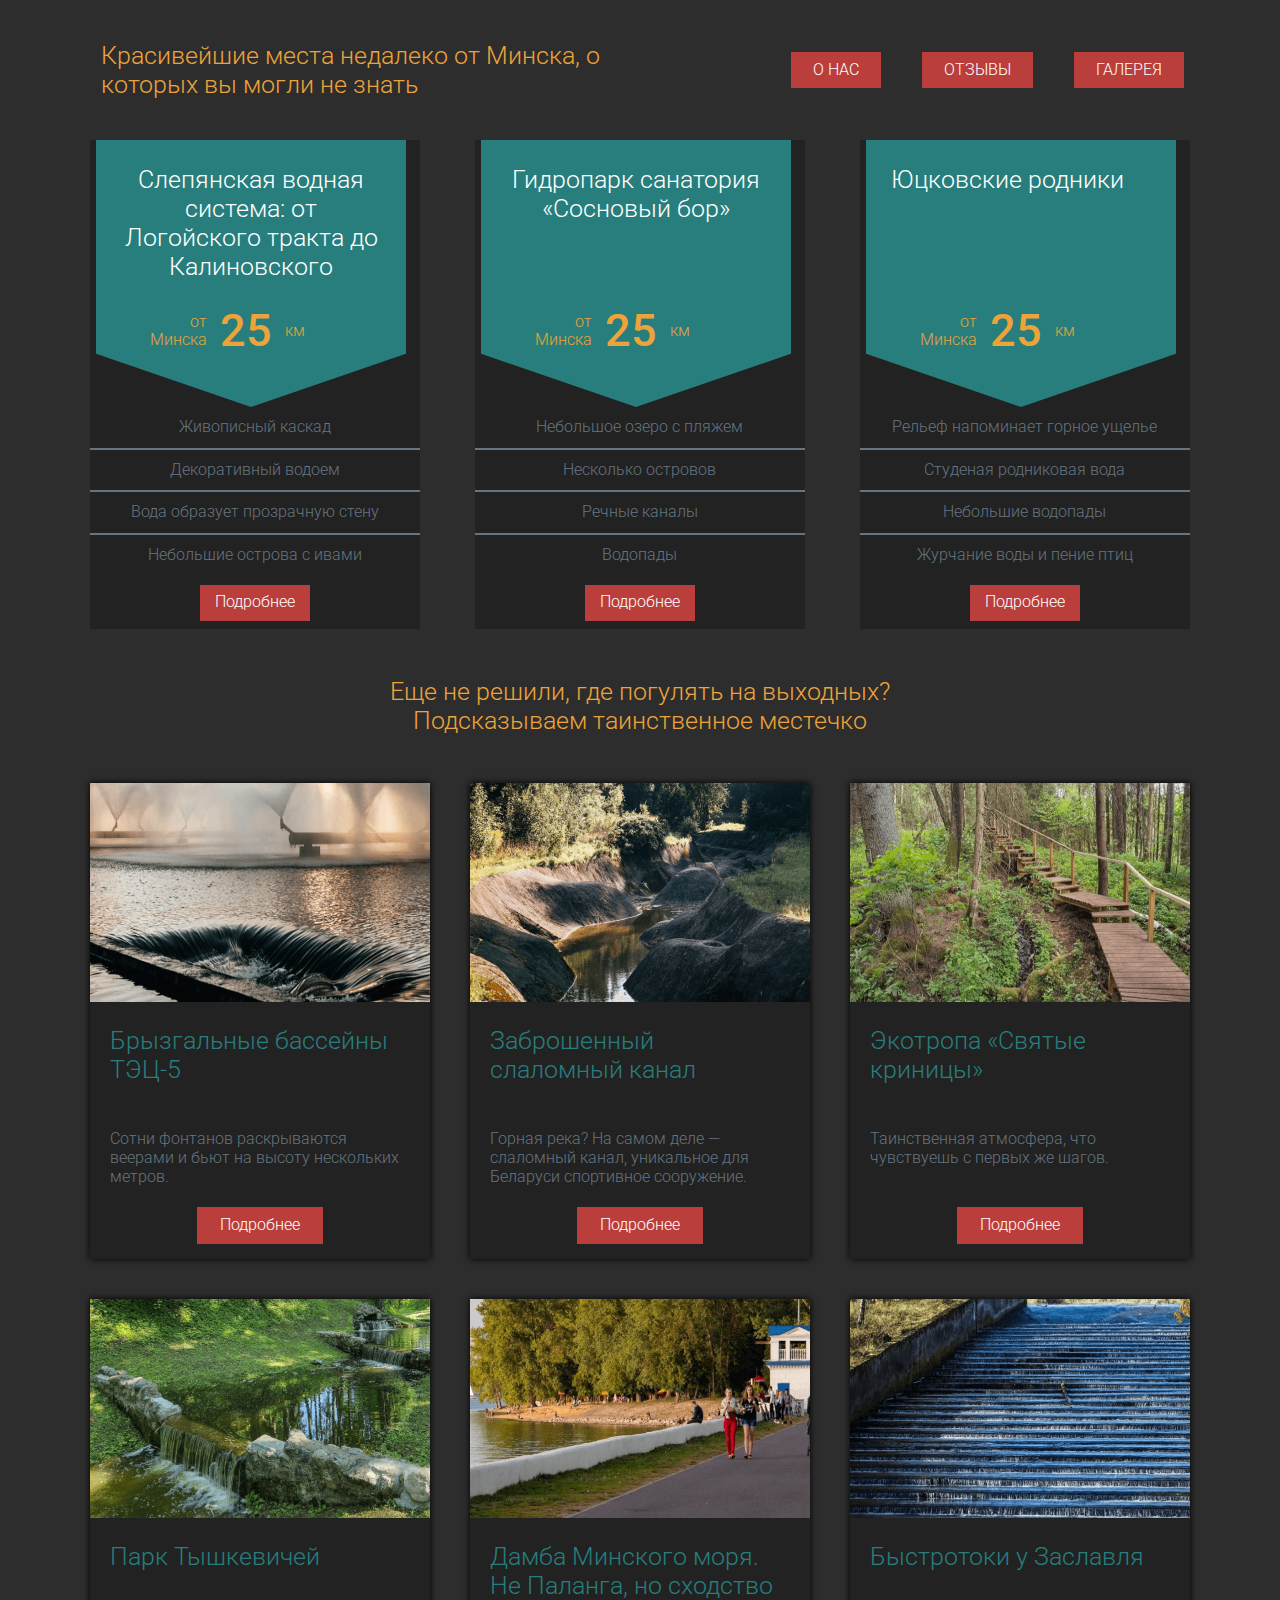
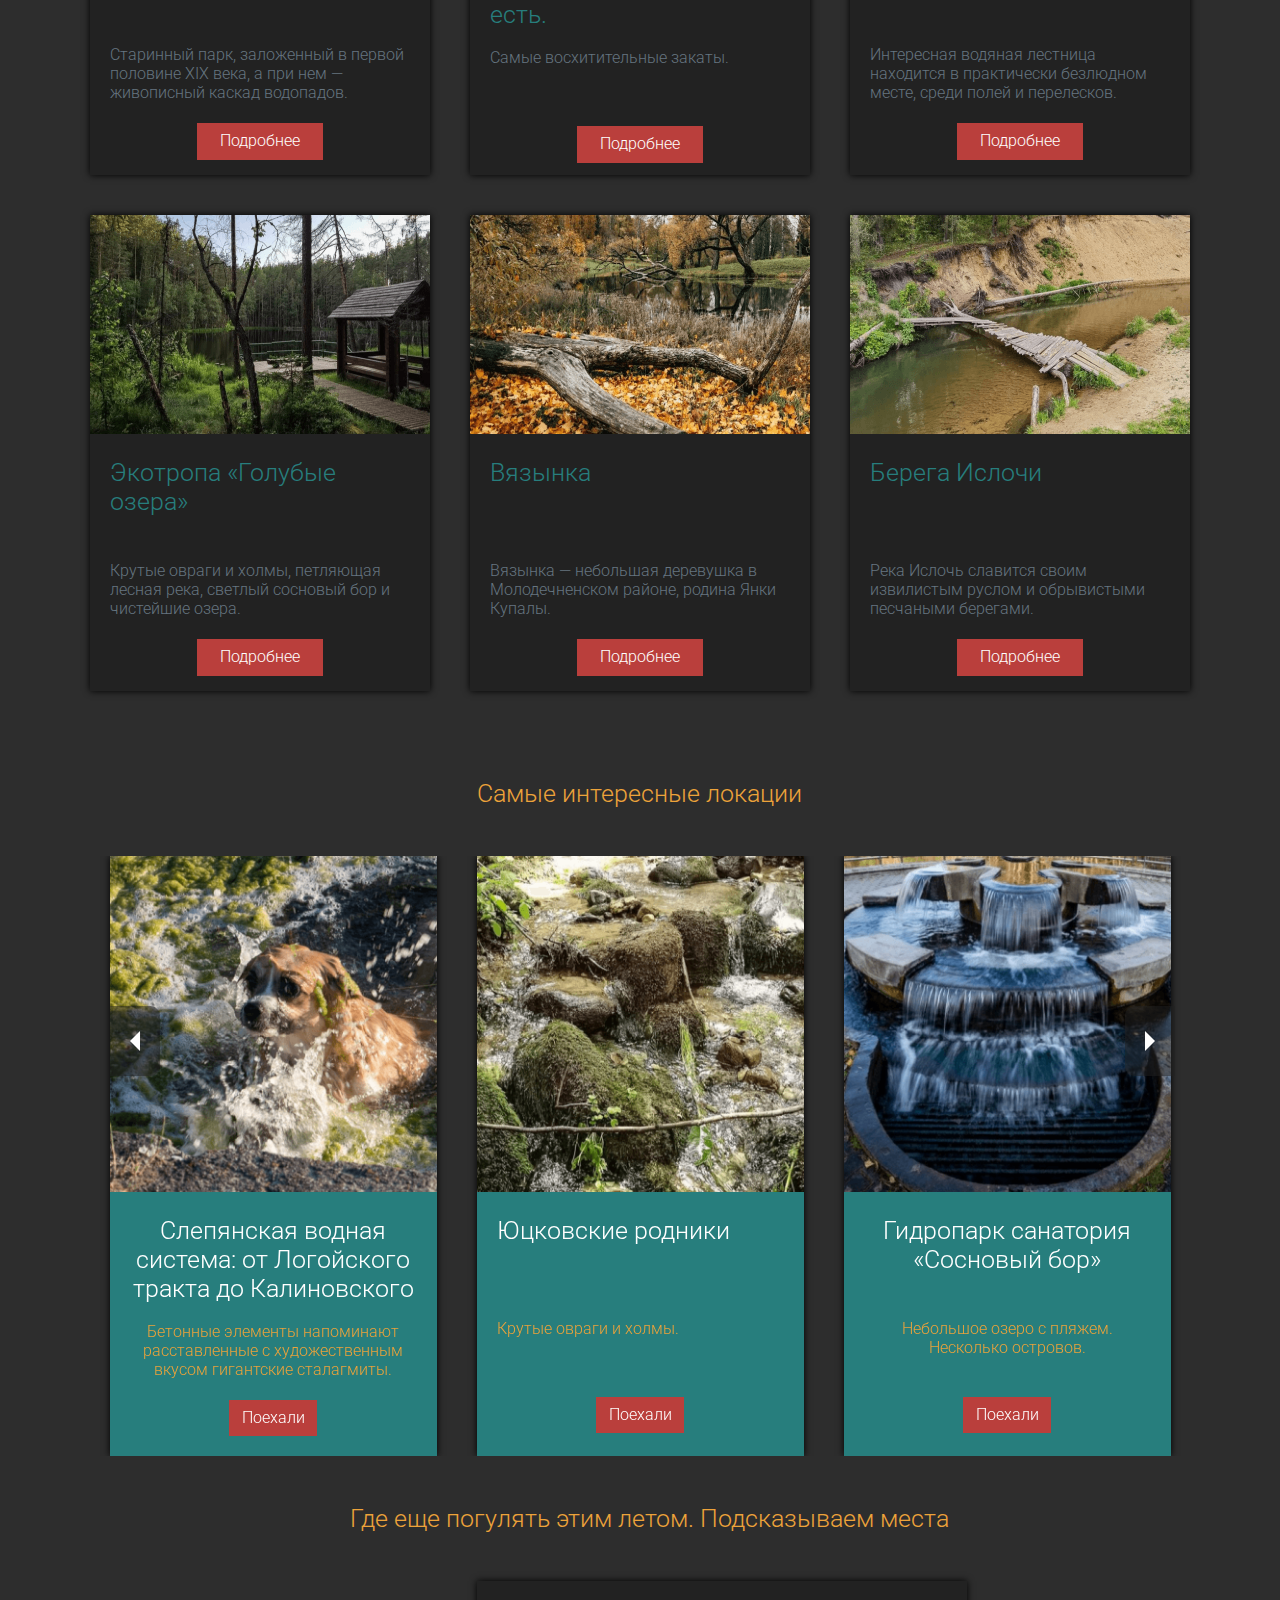
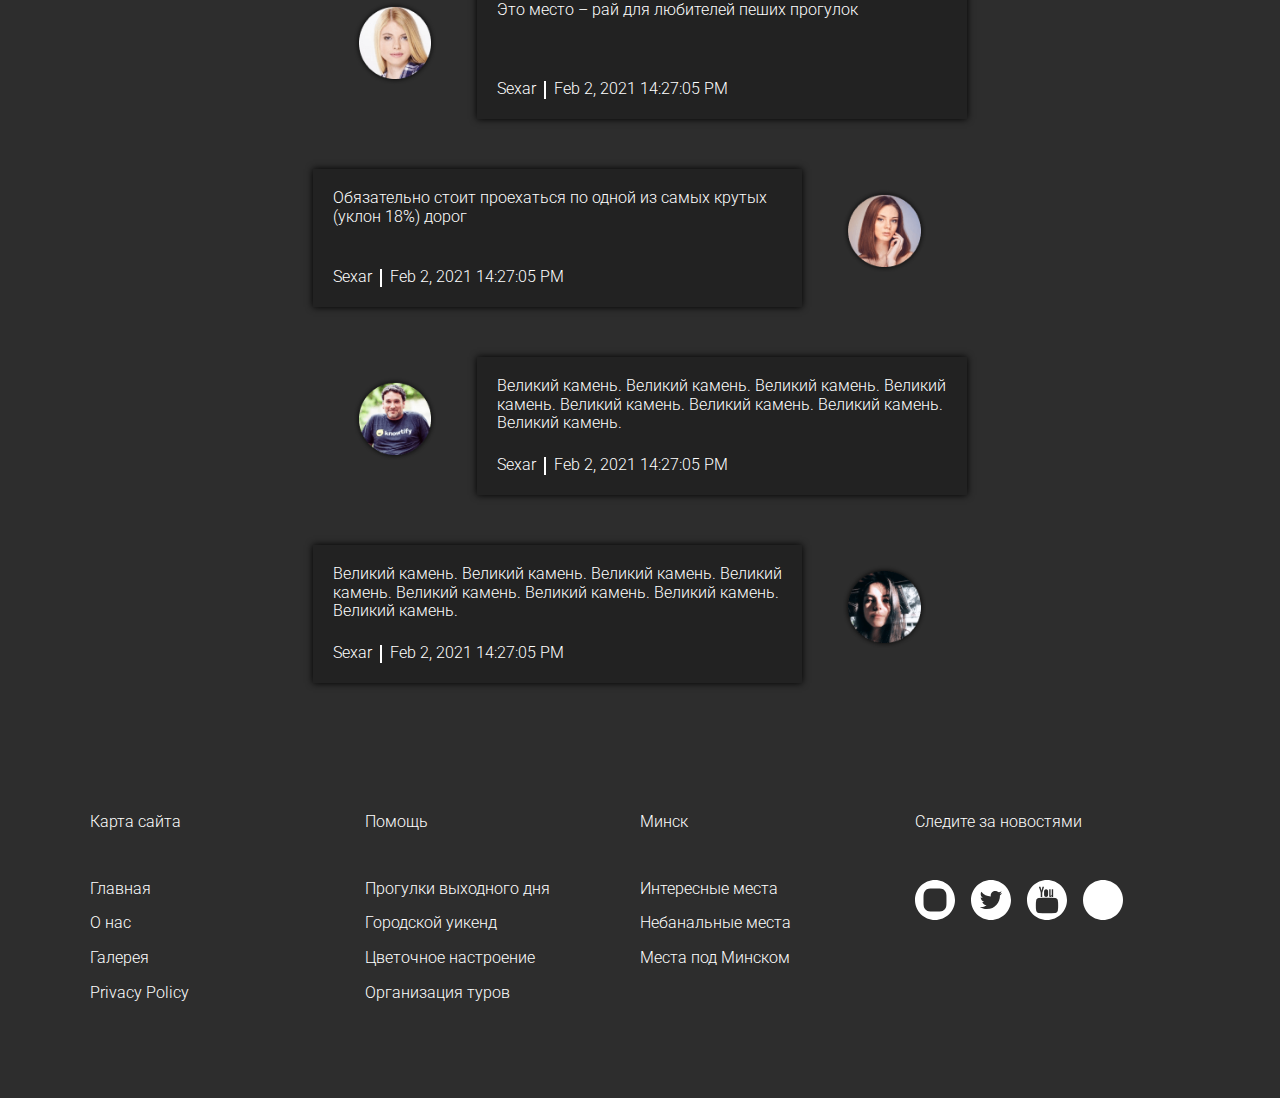
==== commit 1911edb3: "created footer" ====
--- a/index.html
+++ b/index.html
@@ -266,11 +266,52 @@
 			</div>
 			
 		</section>
-
+	</main>
+	
+	<footer class="footer">
+		<div class="footerBoxes">
+			<h4 class="footerh4">Карта сайта</h4>
+			<ul class="footerList">
+				<li class="footerLink">Главная</li>
+				<li class="footerLink">О нас</li>
+				<li class="footerLink">Галерея</li>
+				<li class="footerLink">Privacy Policy</li>
+			</ul>
+		</div>
+		<div class="footerBoxes">
+			<h4 class="footerh4">Помощь</h4>
+			<ul class="footerList">
+				<li class="footerLink">Прогулки выходного дня</li>
+				<li class="footerLink">Городской уикенд</li>
+				<li class="footerLink">Цветочное настроение</li>
+				<li class="footerLink">Организация туров</li>
+			</ul>
+		</div>
+		
+		<div class="footerBoxes">
+			<h4 class="footerh4">Минск</h4>
+			<ul class="footerList">
+				<li class="footerLink">Интересные места</li>
+				<li class="footerLink">Небанальные места</li>
+				<li class="footerLink">Места под Минском</li>
+			</ul>
+		</div>		
+		<div class="footerBoxes">
+			<h4 class="footerh4">Следите за новостями</h4>
+			<ul class="footerList__icon">
+				<li class="footerLink"><img src="img/instagram.svg"></li>
+				<li class="footerLink"><img src="img/twitter.svg"></li>
+				<li class="footerLink"><img src="img/youtube.svg"></li>
+				<li class="footerLink"><img src="img/facebook.svg"></li>
+			</ul>
+		</div>
+		</div>
+		
+	</footer>	
 
 
 		</div>	
-	</main>
+	
 	<script>
 		let background = document.querySelectorAll('.background');
 		for (let i = 0; i < background.length; i++){
--- a/css/style.css
+++ b/css/style.css
@@ -45,7 +45,7 @@
   line-height: 117.19%;
   color: #277E7D;
   color: #EDA33A;
-  margin: 0 5%;
+  margin: 0 2%;
   align-items: center;
 }
 
@@ -56,7 +56,7 @@
 .header__menu {
   display: flex;
   width: 50%;
-  padding-right: 2%;
+  padding-right: 0.5%;
 }
 
 .header__list {
@@ -84,10 +84,16 @@
   align-items: center;
   color: #FFFFFF;
   padding: 8.5px 22px;
+  transition: 0.3s;
 }
 
 li {
   margin-left: 7.5%;
+}
+
+.header__link:hover {
+  transform: scale(1.1);
+  transition: 0.3s;
 }
 
 .tariff {
@@ -210,6 +216,12 @@
   margin: 11px;
   justify-content: center;
   color: #667580;
+  transition: 0.3s;
+}
+
+.titleText:hover {
+  transform: scale(1.1);
+  transition: 0.3s;
 }
 
 .titleBorder {
@@ -260,7 +272,8 @@
 }
 
 .card {
-  width: 30%;
+  display: block;
+  max-width: 340px;
   max-height: 476px;
   background: #222222;
   box-shadow: 0px 0px 7px #000000;
@@ -417,16 +430,36 @@
 
 .commentBox {
   display: flex;
+  margin-bottom: 50px;
+  align-items: center;
 }
 
 .commentImg {
-  margin: 0 2.5rem;
+  display: block;
+  margin: 0 40px;
+  width: 100px;
+  height: 100px;
+}
+
+.avatar {
+  width: 100%;
+  transition: 0.2s;
+}
+
+.avatar:hover {
+  transform: scale(1.1);
+  transition: 0.3s;
 }
 
 .comment {
   background: #222222;
   box-shadow: 0px 0px 7px #000000;
-  margin-bottom: 50px;
+  width: 530px;
+  min-height: 98px;
+  display: flex;
+  flex-direction: column;
+  justify-content: space-between;
+  padding: 1.25rem;
 }
 
 .commentFooter {
@@ -472,4 +505,53 @@
   line-height: 117.19%;
   color: #667580;
   color: #FFFFFF;
+}
+
+.footer {
+  width: 100%;
+  padding: 80px 0;
+  display: flex;
+}
+
+.footerBoxes {
+  width: 25%;
+  padding: 0;
+}
+
+.footerh4 {
+  display: flex;
+  font-family: Roboto;
+  font-style: normal;
+  font-weight: 300;
+  font-size: 1rem;
+  line-height: 117.19%;
+  color: #667580;
+  text-align: center;
+  color: #FFFFFF;
+  margin-bottom: 3rem;
+}
+
+.footerList__icon {
+  display: flex;
+}
+
+.footerLink {
+  list-style: none;
+  display: flex;
+  font-family: Roboto;
+  font-style: normal;
+  font-weight: 300;
+  font-size: 1rem;
+  line-height: 117.19%;
+  color: #667580;
+  color: #FFFFFF;
+  margin-bottom: 1rem;
+  margin-left: 0;
+  margin-right: 1rem;
+  transition: 0.2s;
+}
+
+.footerLink:hover {
+  transform: translate(5px);
+  transition: 0.3s;
 }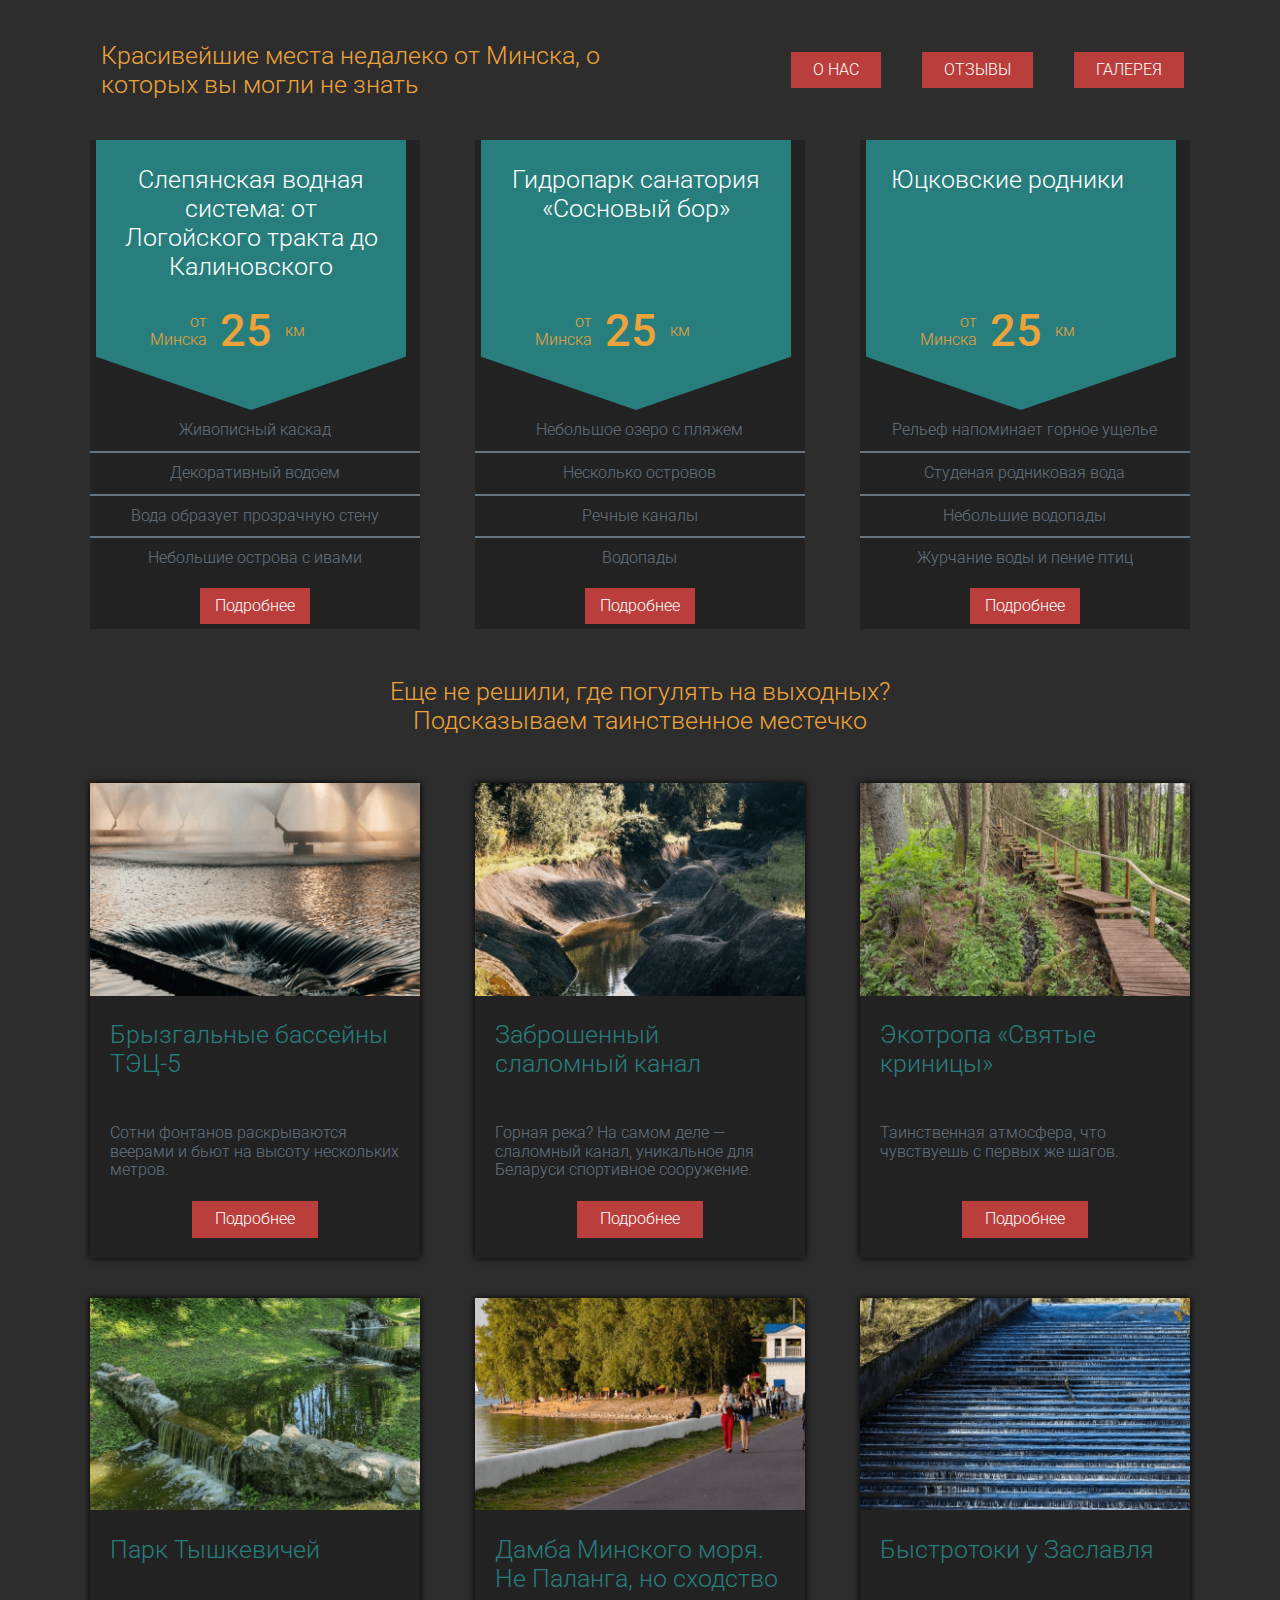
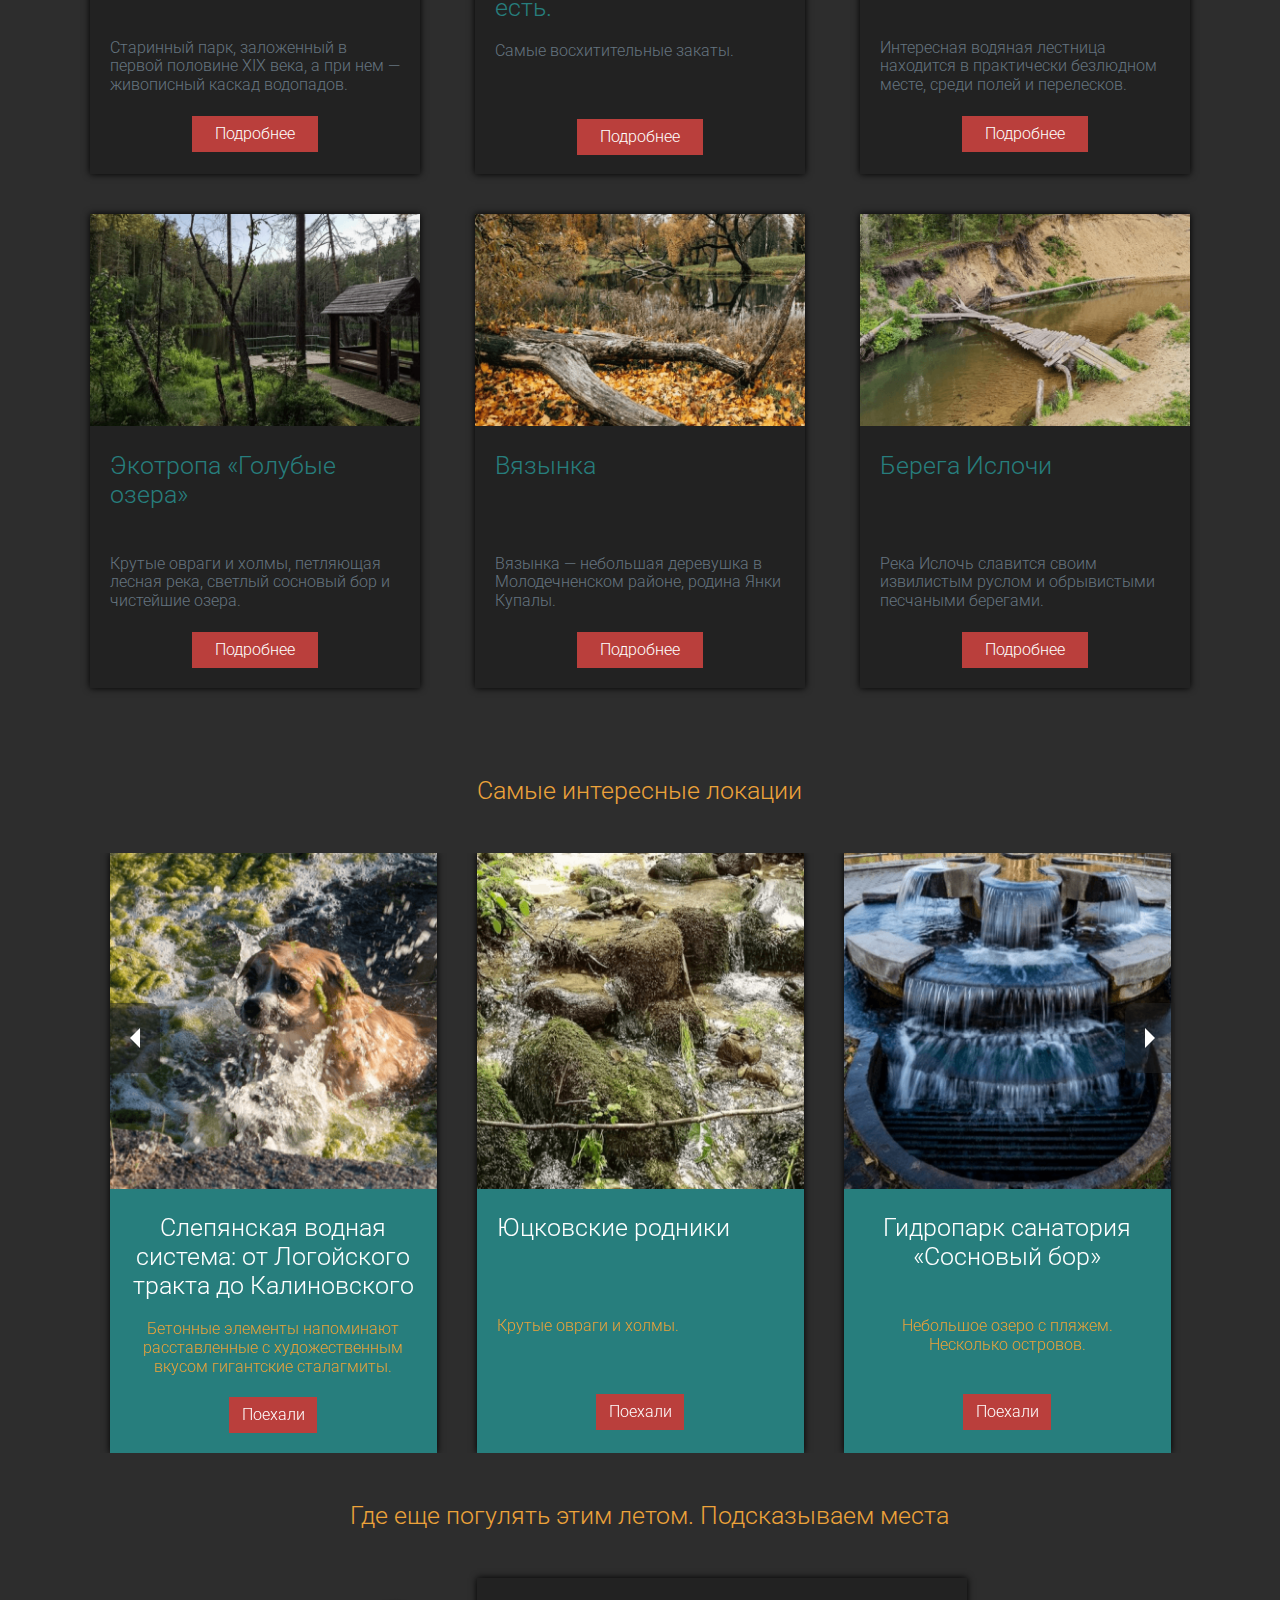
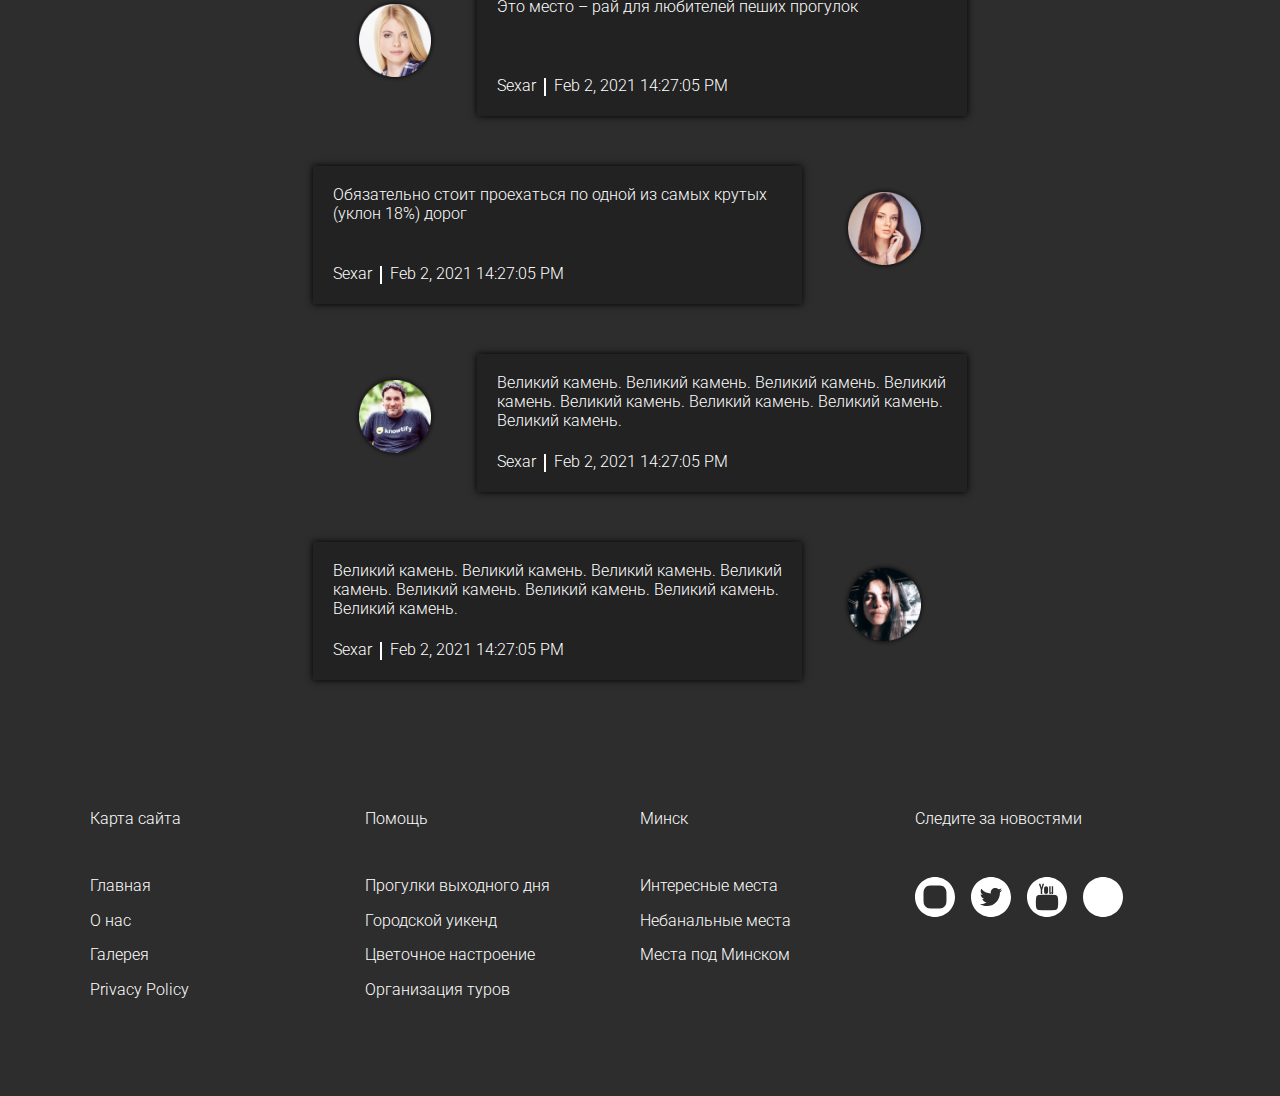
==== commit 742806b6: "created footer" ====
--- a/index.html
+++ b/index.html
@@ -23,9 +23,9 @@
 			<nav class="header__menu">
 					
 				<ul class="header__list">
-					<li><a href="" class="header__link">О НАС</a></li>
-					<li><a href="" class="header__link">ОТЗЫВЫ</a></li>
-					<li><a href="" class="header__link">ГАЛЕРЕЯ</a></li>
+					<li><a href="#about_us" class="header__link">О НАС</a></li>
+					<li><a href="#comments" class="header__link">ОТЗЫВЫ</a></li>
+					<li><a href="#gallery" class="header__link">ГАЛЕРЕЯ</a></li>
 				</ul>
 			</nav>
 		</div>
@@ -97,7 +97,73 @@
 
 
 
+		<!-- <section class="tariff1">
+			<div class="tariffPlan1">
+				 <div class="title">
+					<div class="background1">
+						<h3 class="backgroundName1">Слепянская водная система: от Логойского тракта до Калиновского</h3>
+						<div class="backgroundText1">
+							<div class="text_11">от Минска</div>
+							<div class="text_21">25</div>
+							<div class="text_31">км</div>
+						</div>						
+					</div>
+					<p class="titleText1">Живописный каскад</p>
+					<div class="titleBorder1"></div>
+					<p class="titleText1">Декоративный водоем</p>
+					<div class="titleBorder1"></div>
+					<p class="titleText1">Вода образует прозрачную стену</p>
+					<div class="titleBorder1"></div>
+					<p class="titleText1">Небольшие острова с ивами</p>	
+					<button class="titleBtn1">Подробнее</button>
+				 </div> 
+			</div>	
+			<div class="tariffPlan1">
+				<div class="title1">
+					<div class="background1">
+						<h3 class="backgroundName1">Гидропарк санатория «Сосновый бор»</h3>
+						<div class="backgroundText1">
+							<div class="text_11">от Минска</div>
+							<div class="text_21">25</div>
+							<div class="text_31">км</div>
+						</div>						
+					</div>
+					<p class="titleText1">Небольшое озеро с пляжем</p>
+					<div class="titleBorder1"></div>
+					<p class="titleText1">Несколько островов</p>
+					<div class="titleBorder1"></div>
+					<p class="titleText1">Речные каналы</p>
+					<div class="titleBorder1"></div>
+					<p class="titleText1">Водопады</p>	
+					<button class="titleBtn1">Подробнее</button>
+				</div>
+			</div>
+			<div class="tariffPlan1">
+				<div class="title1">
+					<div class="background1">
+						<h3 class="backgroundName1">Юцковские родники</h3>
+						<div class="backgroundTex1">
+							<div class="text_11">от Минска</div>
+							<div class="text_21">25</div>
+							<div class="text_31">км</div>
+						</div>						
+					</div>
+					<p class="titleText1">Рельеф напоминает горное ущелье</p>
+					<div class="titleBorder1"></div>
+					<p class="titleText1">Студеная родниковая вода</p>
+					<div class="titleBorder1"></div>
+					<p class="titleText1">Небольшие водопады</p>
+					<div class="titleBorder1"></div>
+					<p class="titleText1">Журчание воды и пение птиц</p>	
+					<button class="titleBtn1">Подробнее</button>
+				</div>
+			</div>
+		</section> --> 
+ 
+
+
 		<section class="cards">
+			<a name="gallery"></a>
 			<h2 class="h2">Еще не решили, где погулять на выходных? Подсказываем таинственное местечко</h2>
 			<div class="cards">
 			<div class="card">
@@ -148,7 +214,7 @@
 				<h3 class="cardH3">Вязынка</h3>
 				<p class="cardText">Вязынка — небольшая деревушка в Молодечненском районе, родина Янки Купалы.</p>
 				<button class="cardBtn">Подробнее</button>
-			</div>
+			</div>	
 			<div class="card">
 				<img class="cardImg" src="img/Без_имени-19.png">
 				<h3 class="cardH3">Берега Ислочи</h3>
@@ -211,6 +277,7 @@
 
 
 		<section class="comments">
+			<a name="comments"></a>
 			<h2 class="h2">Где еще погулять этим летом. Подсказываем места</h2>
 			<div class="commentBox">
 				<div class="commentImg">
@@ -269,6 +336,7 @@
 	</main>
 	
 	<footer class="footer">
+		<a name="about_us"></a>
 		<div class="footerBoxes">
 			<h4 class="footerh4">Карта сайта</h4>
 			<ul class="footerList">
--- a/css/style.css
+++ b/css/style.css
@@ -103,9 +103,8 @@
 }
 
 .tariffPlan {
-  max-width: 340px;
   width: 30%;
-  max-height: 489px;
+  height: 489px;
   background: #222222;
 }
 
@@ -116,11 +115,31 @@
 
 .background {
   position: relative;
-  display: block;
   max-width: 300px;
+  height: 260px;
   padding: 1.56%;
   margin: 0 2%;
   background: #277E7D;
+}
+
+.d24 {
+  height: 165px;
+  width: 500px;
+  margin: 35px 20px 0 0;
+  background: #B1BA5C;
+  position: relative;
+}
+
+.d24:before {
+  content: "";
+  height: 0;
+  width: 0;
+  position: absolute;
+  left: 0;
+  bottom: -200px;
+  border-top: 200px solid #B1BA5C;
+  border-left: 250px solid transparent;
+  border-right: 250px solid transparent;
 }
 
 .background:after {
@@ -247,6 +266,16 @@
   margin-bottom: 30px;
   margin-top: 20px;
   border: none;
+  transition: 0.1s;
+}
+
+.titleBtn:hover {
+  background: orange;
+  transition: 0.2s;
+}
+
+.titleBtn:active {
+  background: #BA3F3C;
 }
 
 .h2 {
@@ -265,7 +294,7 @@
 }
 
 .cards {
-  display: flex;
+  display: inline-flex;
   flex-wrap: wrap;
   justify-content: space-between;
   align-items: stretch;
@@ -273,7 +302,7 @@
 
 .card {
   display: block;
-  max-width: 340px;
+  width: 30%;
   max-height: 476px;
   background: #222222;
   box-shadow: 0px 0px 7px #000000;
@@ -323,6 +352,16 @@
   background: #BA3F3C;
   padding: 9px 23px;
   border: none;
+  transition: 0.1s;
+}
+
+.cardBtn:hover {
+  background: orange;
+  transition: 0.2s;
+}
+
+.cardBtn:active {
+  background: #BA3F3C;
 }
 
 .slick-list {
@@ -421,6 +460,16 @@
   padding: 8.5px 12.5px;
   color: #FFFFFF;
   border: none;
+  transition: 0.1s;
+}
+
+.slidersBtn:hover {
+  background: orange;
+  transition: 0.2s;
+}
+
+.slidersBtn:active {
+  background: #BA3F3C;
 }
 
 .comments {
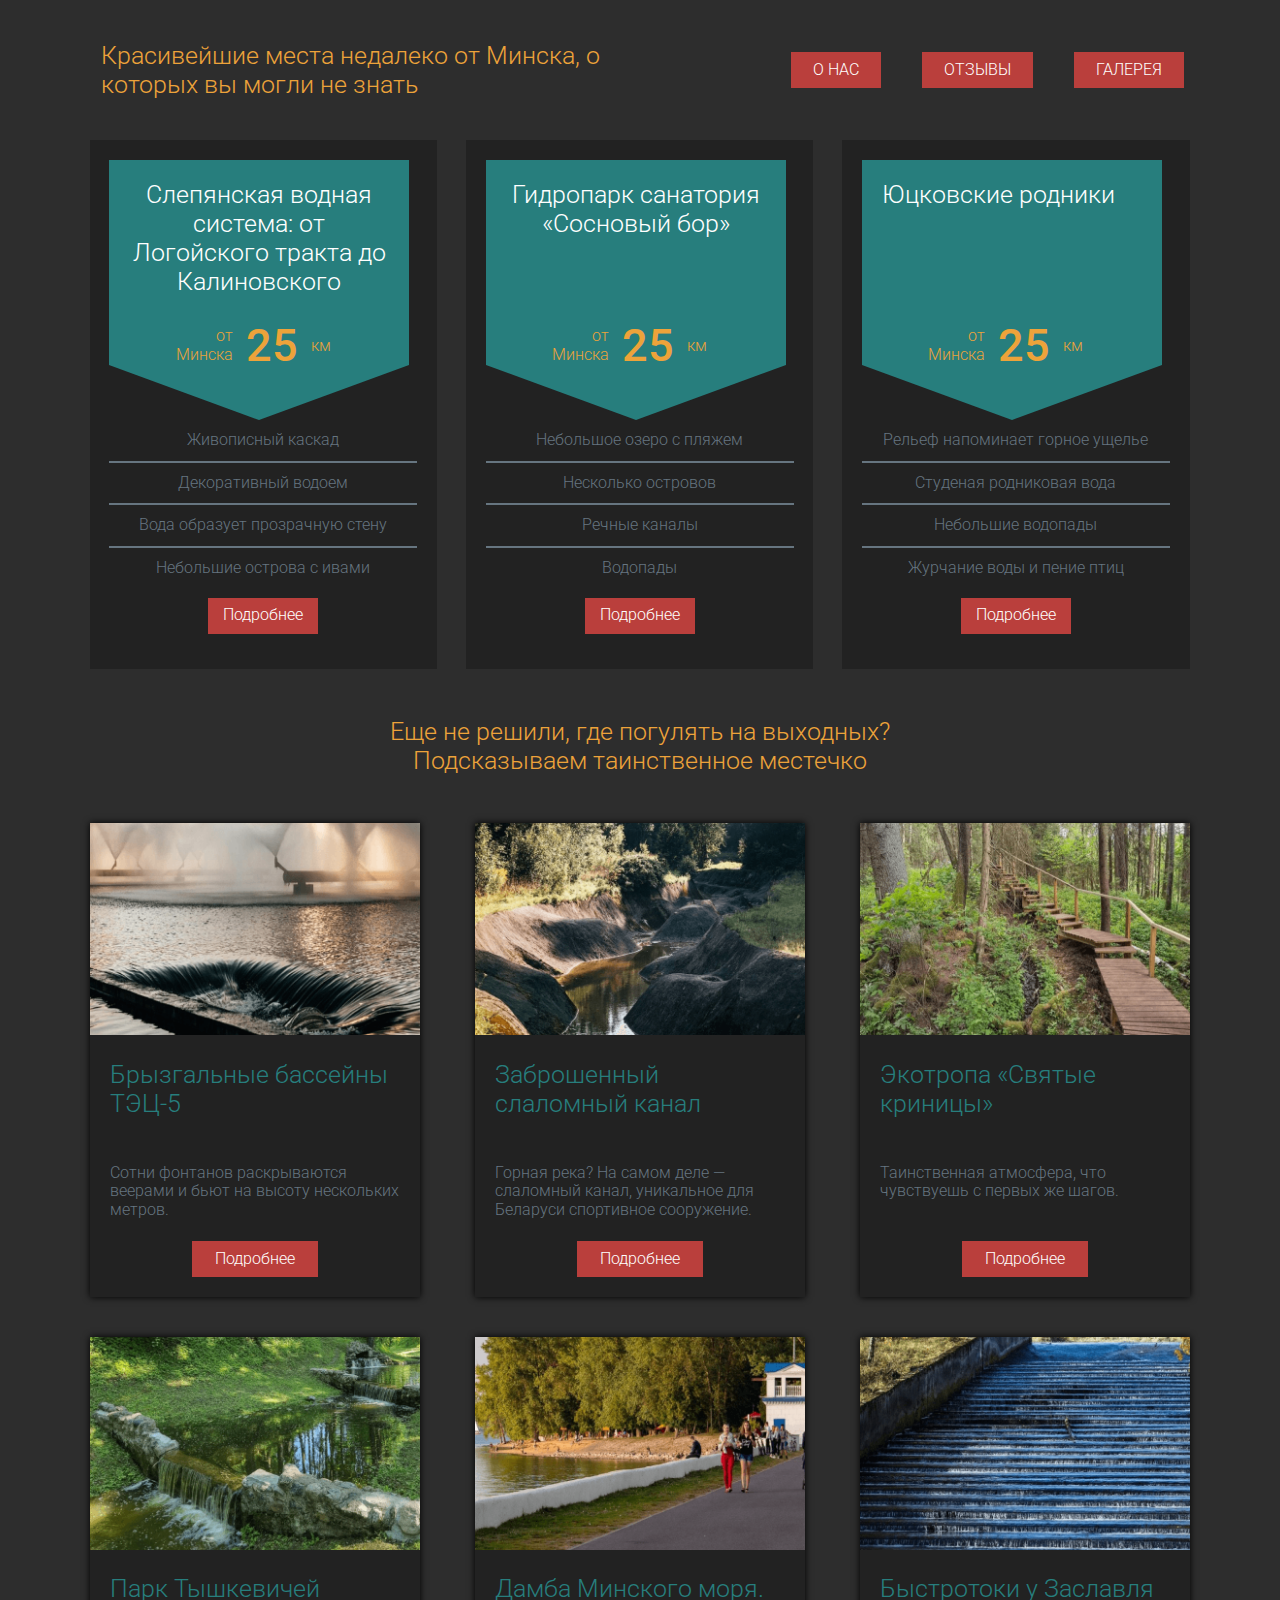
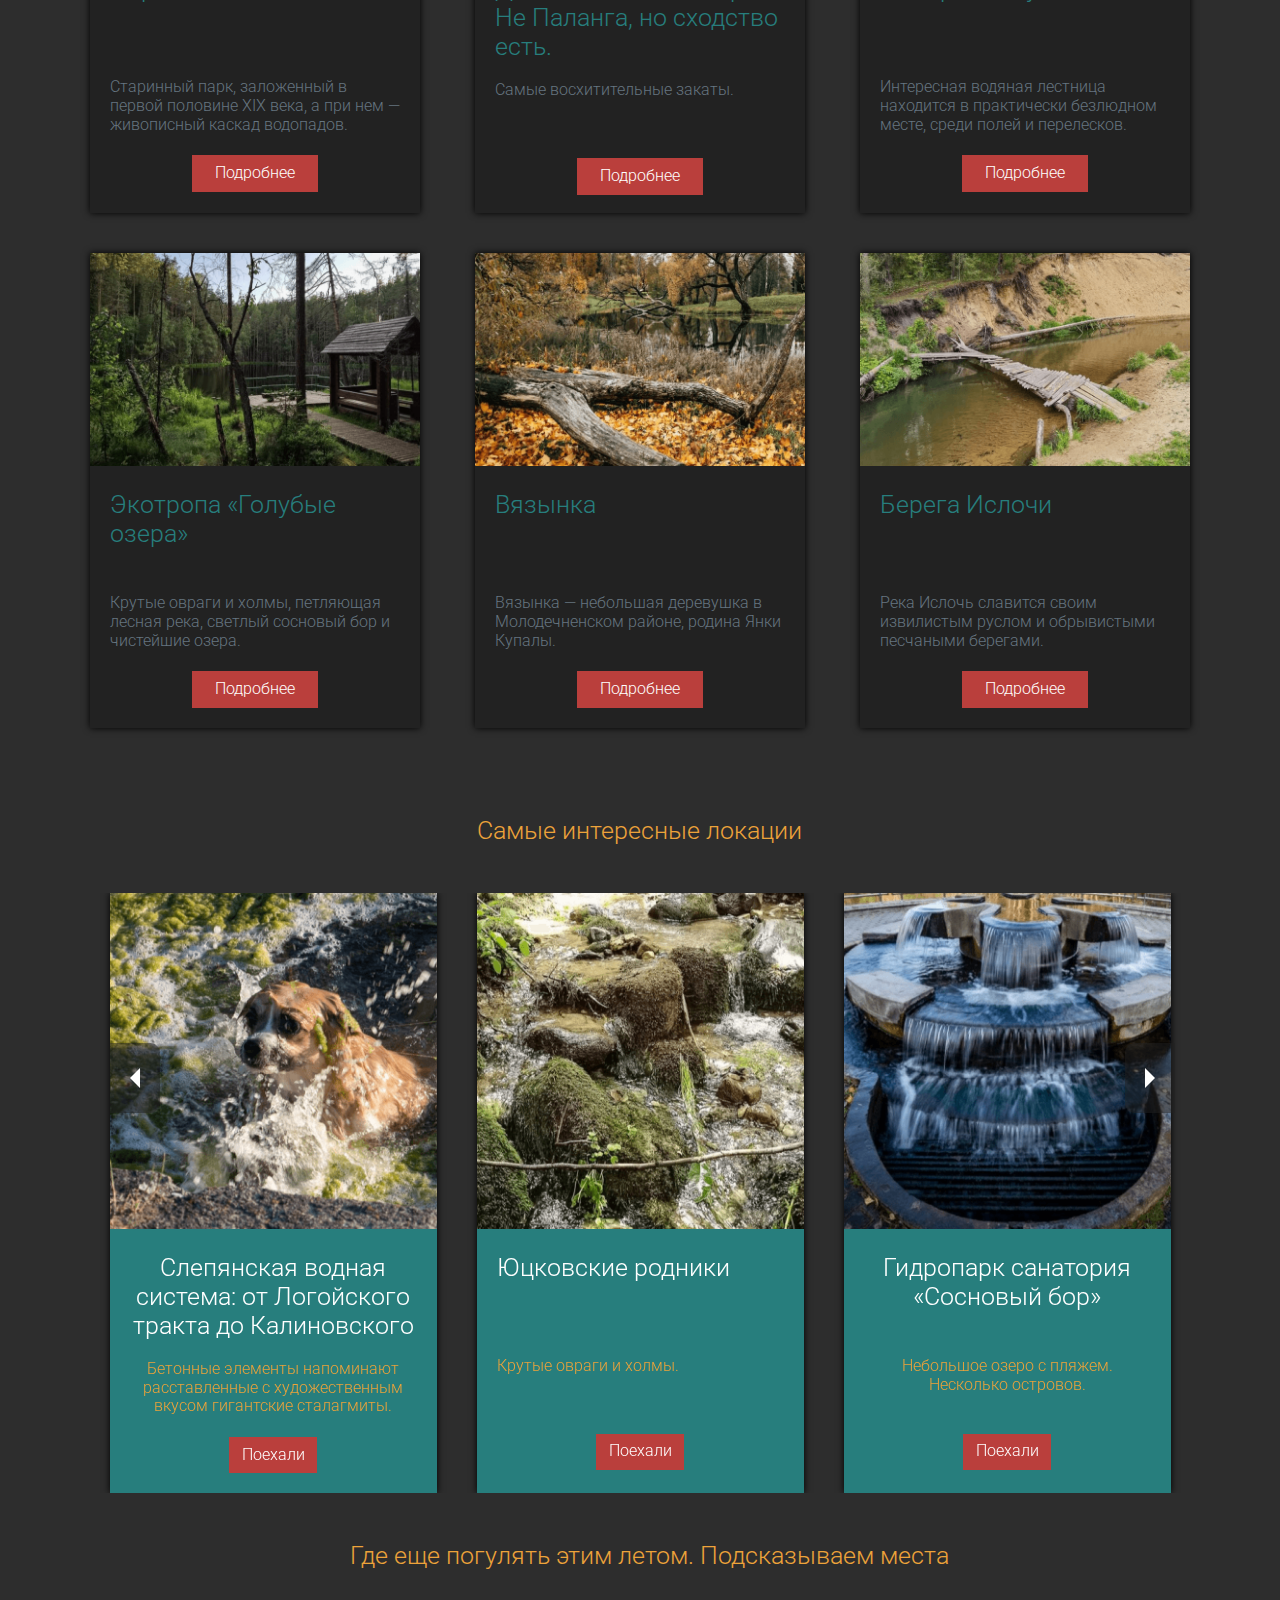
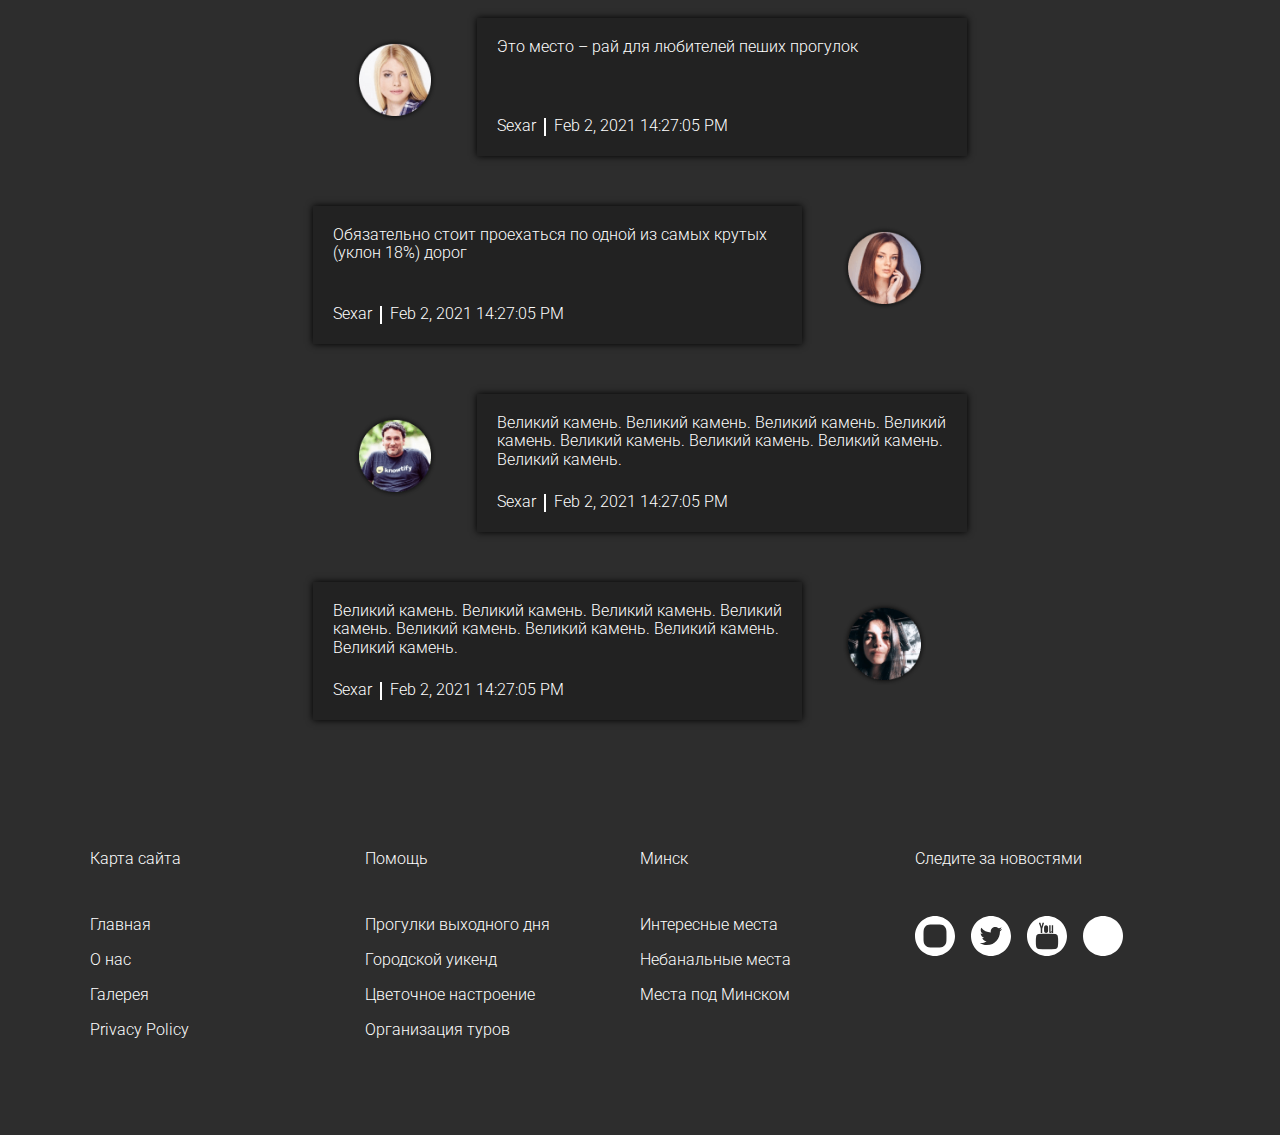
==== commit 66adf866: "created card_1" ====
--- a/index.html
+++ b/index.html
@@ -6,6 +6,7 @@
 	<title>Document</title>
 	<link rel='stylesheet' href="css/normalize.css">
 		<link rel="stylesheet" href="css/style.css">
+			<link rel="stylesheet" media="screen and (max-width:1024px)" href="css/style_1024.css">
 	<meta name="viewport" content="width=device-width, initial-scale=1.0">
 </head>
 <body>
@@ -43,6 +44,7 @@
 							<div class="text_3">км</div>
 						</div>						
 					</div>
+					<!-- <div class="backgroundAfter"></div> -->
 					<p class="titleText">Живописный каскад</p>
 					<div class="titleBorder"></div>
 					<p class="titleText">Декоративный водоем</p>
@@ -63,6 +65,7 @@
 							<div class="text_3">км</div>
 						</div>						
 					</div>
+					<!-- <div class="backgroundAfter"></div> -->
 					<p class="titleText">Небольшое озеро с пляжем</p>
 					<div class="titleBorder"></div>
 					<p class="titleText">Несколько островов</p>
@@ -83,6 +86,7 @@
 							<div class="text_3">км</div>
 						</div>						
 					</div>
+					<!-- <div class="backgroundAfter"></div> -->
 					<p class="titleText">Рельеф напоминает горное ущелье</p>
 					<div class="titleBorder"></div>
 					<p class="titleText">Студеная родниковая вода</p>
--- a/css/style.css
+++ b/css/style.css
@@ -96,16 +96,34 @@
   transition: 0.3s;
 }
 
-.tariff {
-  display: flex;
+.cards {
+  display: inline-flex;
+  flex-wrap: wrap;
   justify-content: space-between;
   align-items: stretch;
 }
 
+.card {
+  display: block;
+  width: 30%;
+  max-height: 476px;
+  background: #222222;
+  box-shadow: 0px 0px 7px #000000;
+  margin-bottom: 40px;
+}
+
+.tariff {
+  display: flex;
+  justify-content: space-between;
+  align-items: stretch;
+}
+
 .tariffPlan {
-  width: 30%;
+  display: block;
+  width: 28%;
   height: 489px;
   background: #222222;
+  padding: 1.8%;
 }
 
 .tariffPlan:hover {
@@ -117,8 +135,6 @@
   position: relative;
   max-width: 300px;
   height: 260px;
-  padding: 1.56%;
-  margin: 0 2%;
   background: #277E7D;
 }
 
@@ -151,7 +167,7 @@
   border-bottom: 55px solid #222222;
   box-sizing: border-box;
   left: 50%;
-  border-left: 160px solid transparent;
+  border-left: 150px solid transparent;
 }
 
 .background:before {
@@ -163,7 +179,7 @@
   border-bottom: 55px solid #222222;
   box-sizing: border-box;
   right: 50%;
-  border-right: 160px solid transparent;
+  border-right: 150px solid transparent;
 }
 
 .backgroundName {
@@ -183,7 +199,8 @@
 
 .backgroundText {
   display: flex;
-  padding: 0 61px 44px 47px;
+  justify-content: center;
+  padding: 0 61px 0px 47px;
 }
 
 .text_1 {
@@ -603,4 +620,80 @@
 .footerLink:hover {
   transform: translate(5px);
   transition: 0.3s;
+}
+
+.cardItem {
+  display: flex;
+  width: 100%;
+  height: auto;
+}
+
+.cardItemImg {
+  max-width: 436px;
+  max-height: 550px;
+}
+
+.cardItemImg img {
+  width: 100%;
+}
+
+.cardItemDescription {
+  padding: 30px;
+}
+
+.cardItemDescription_1 {
+  display: flex;
+}
+
+.cardItemDescriptionText {
+  max-width: 274px;
+  margin: 0 30px 30px 0;
+  display: flex;
+  font-family: Roboto;
+  font-style: normal;
+  font-weight: 300;
+  font-size: 1rem;
+  line-height: 117.19%;
+  color: #667580;
+  color: #667580;
+}
+
+.cardItemDescriptionTextAfter {
+  max-width: 304px;
+  height: 14px;
+  background: linear-gradient(90deg, #277E7D 50%, rgba(39, 126, 125, 0) 73.82%);
+  margin: 30px 0;
+}
+
+.cardItemDescriptionTariffs {
+  max-width: 300px;
+  margin-left: 30px;
+}
+
+.cardItemDescriptionTariff {
+  max-width: 300px;
+  background: #277E7D;
+}
+
+.cardItemDescriptionTariffAfter {
+  height: 0;
+  width: 0;
+  left: 0;
+  bottom: -55px;
+  border-top: 55px solid #277E7D;
+  border-left: 150px solid transparent;
+  border-right: 150px solid transparent;
+}
+
+.cardItemDescription_2Text {
+  max-width: 604px;
+  margin-bottom: 30px;
+  display: flex;
+  font-family: Roboto;
+  font-style: normal;
+  font-weight: 300;
+  font-size: 1rem;
+  line-height: 117.19%;
+  color: #667580;
+  color: #667580;
 }--- a/css/style_1024.css
+++ b/css/style_1024.css
@@ -0,0 +1,18 @@
+@import url("https://fonts.googleapis.com/css2?family=Roboto&display=swap");
+@import url("https://fonts.googleapis.com/css2?family=Open+Sans&family=Roboto:wght@300&display=swap");
+@import url("https://fonts.googleapis.com/css2?family=Open+Sans&family=Roboto:wght@100&display=swap");
+body {
+  max-width: 1024px;
+  font-size: 16px;
+  background: #2D2D2D;
+}
+
+* {
+  margin: 0;
+  padding: 0;
+}
+
+.wrapper {
+  max-width: 900px;
+  margin: 0 9.7%;
+}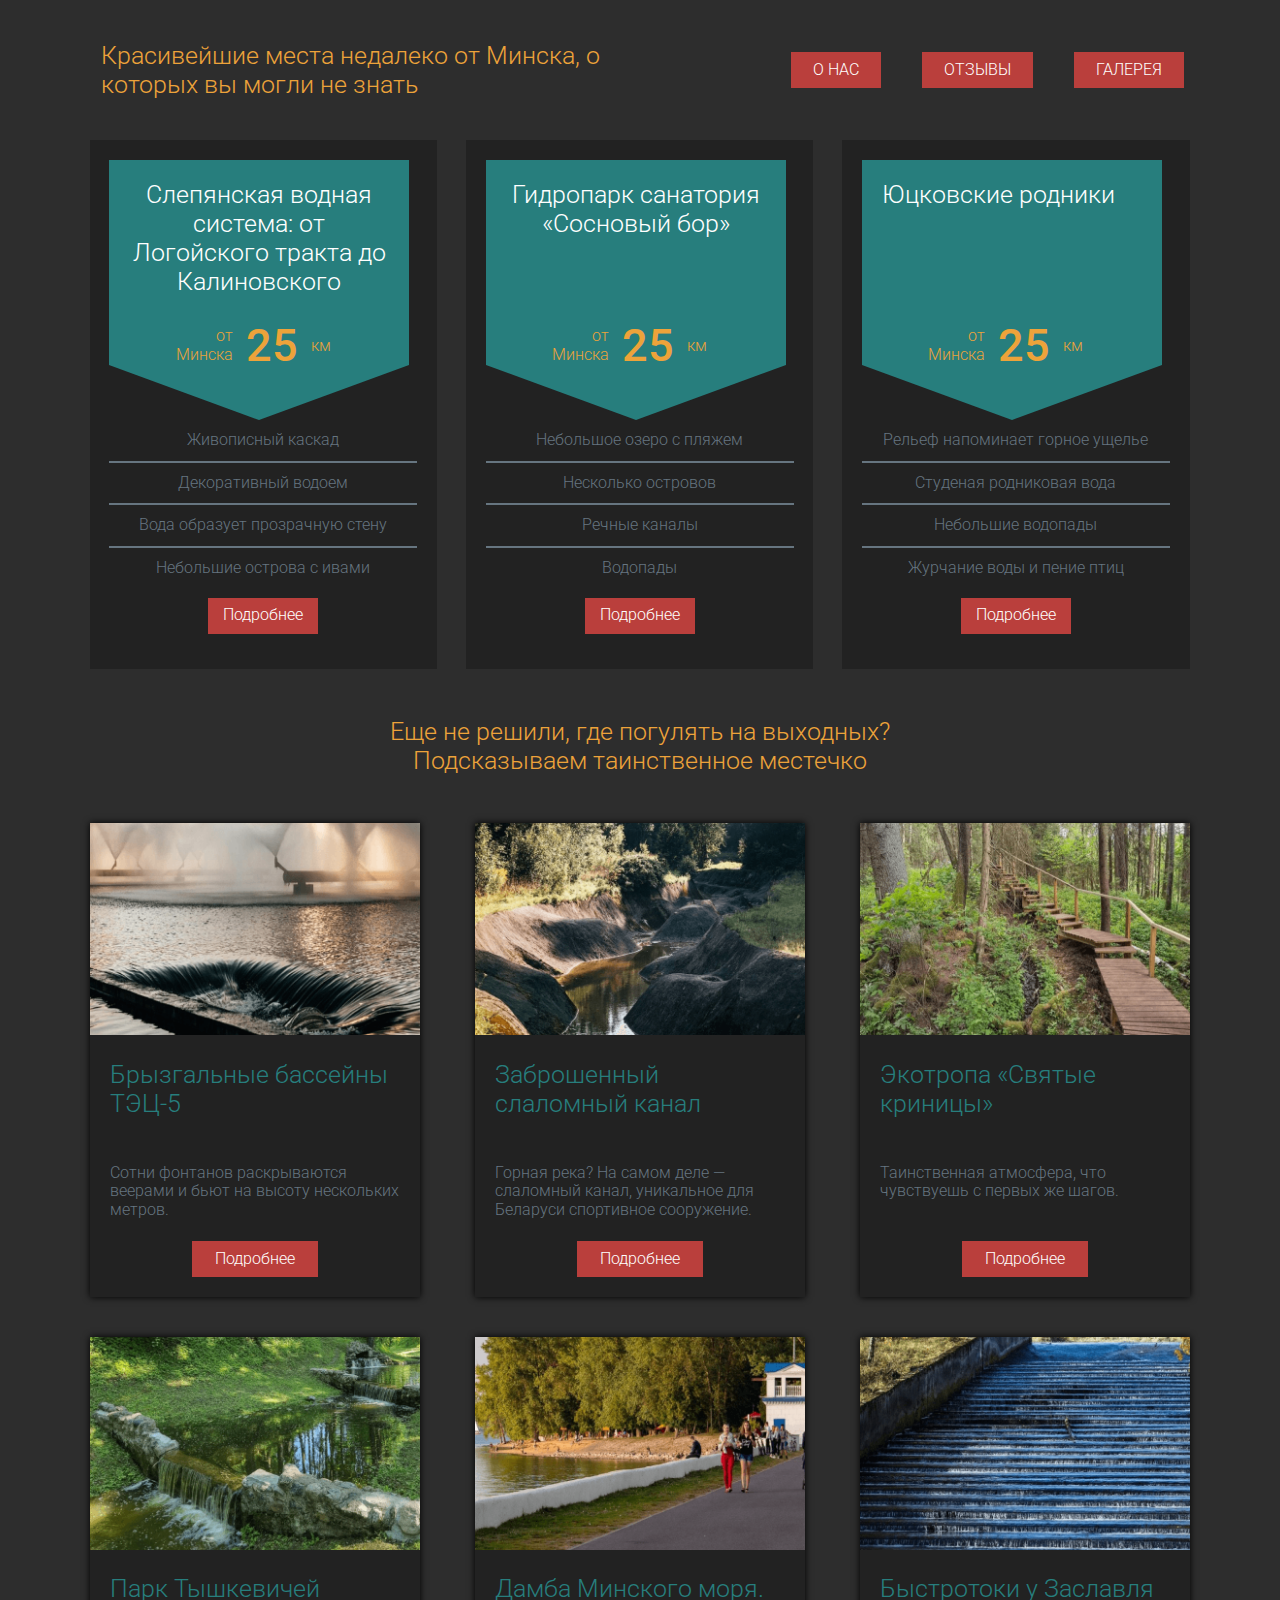
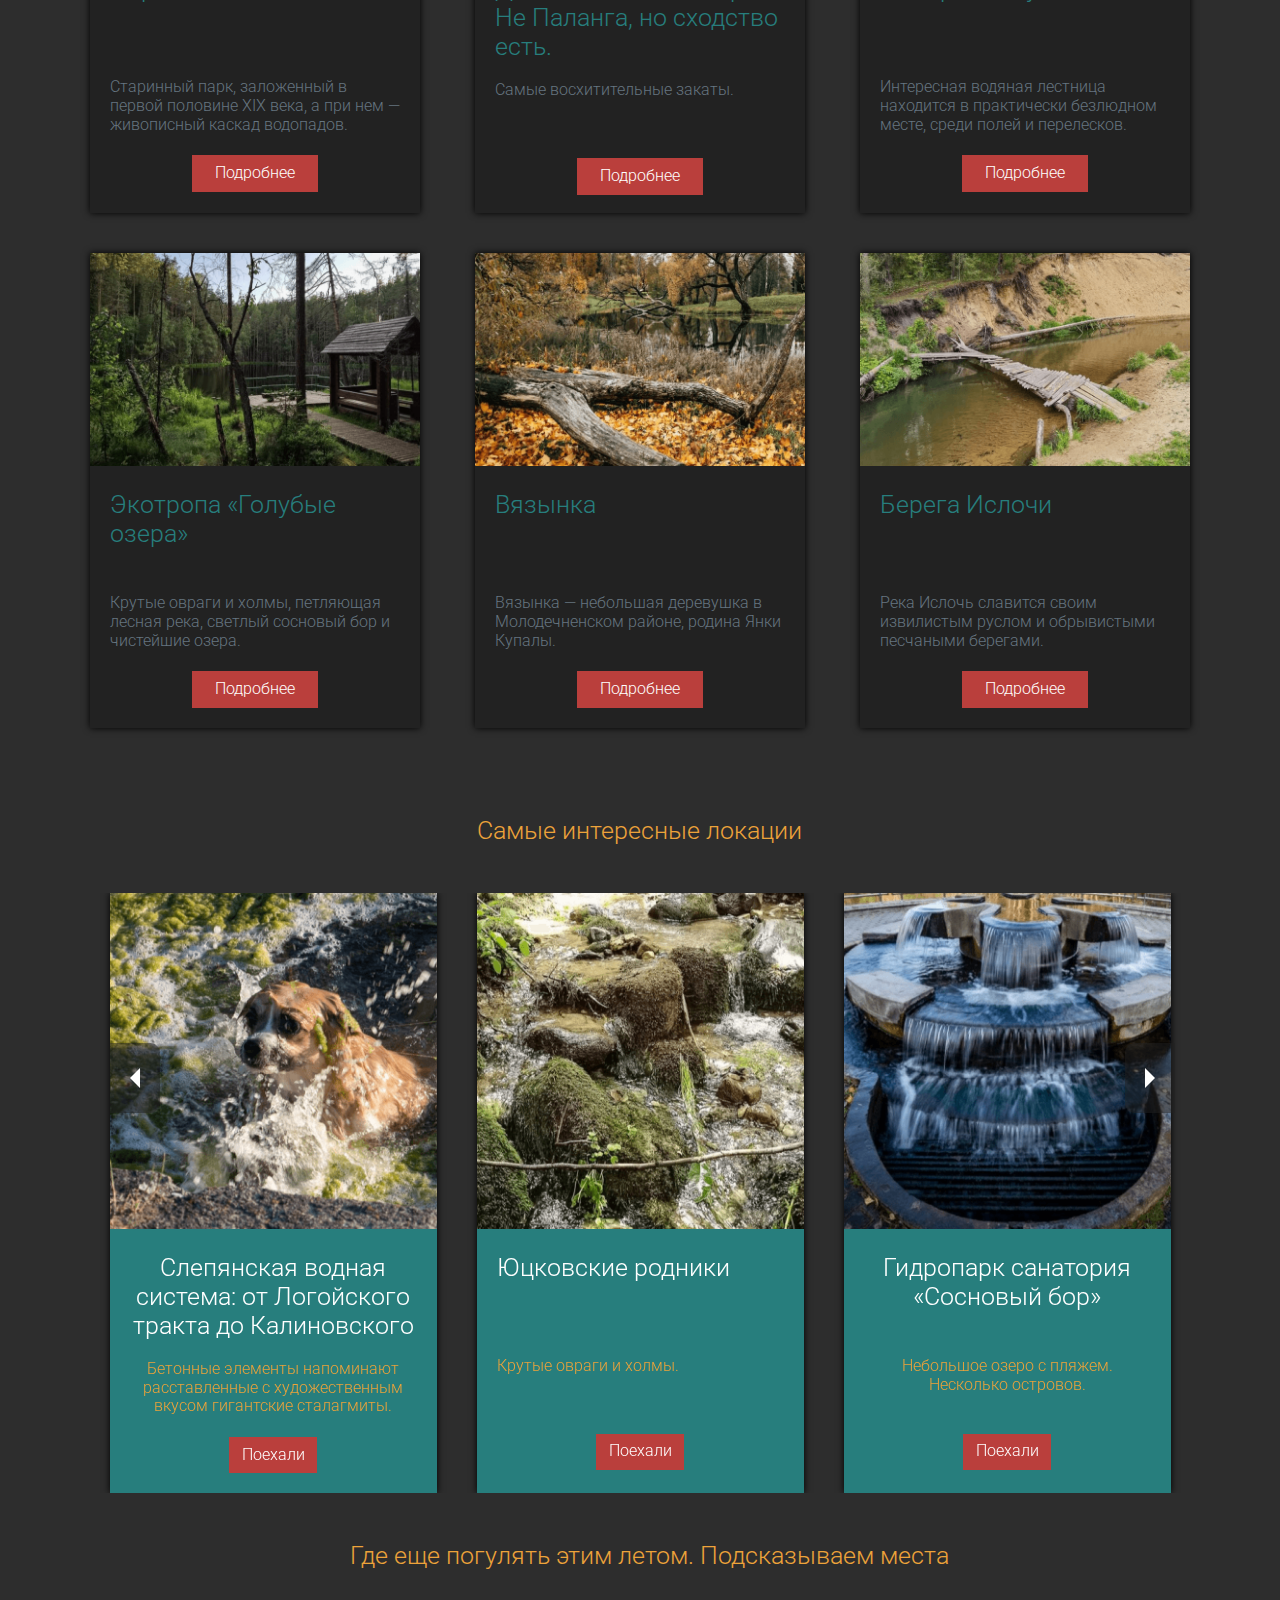
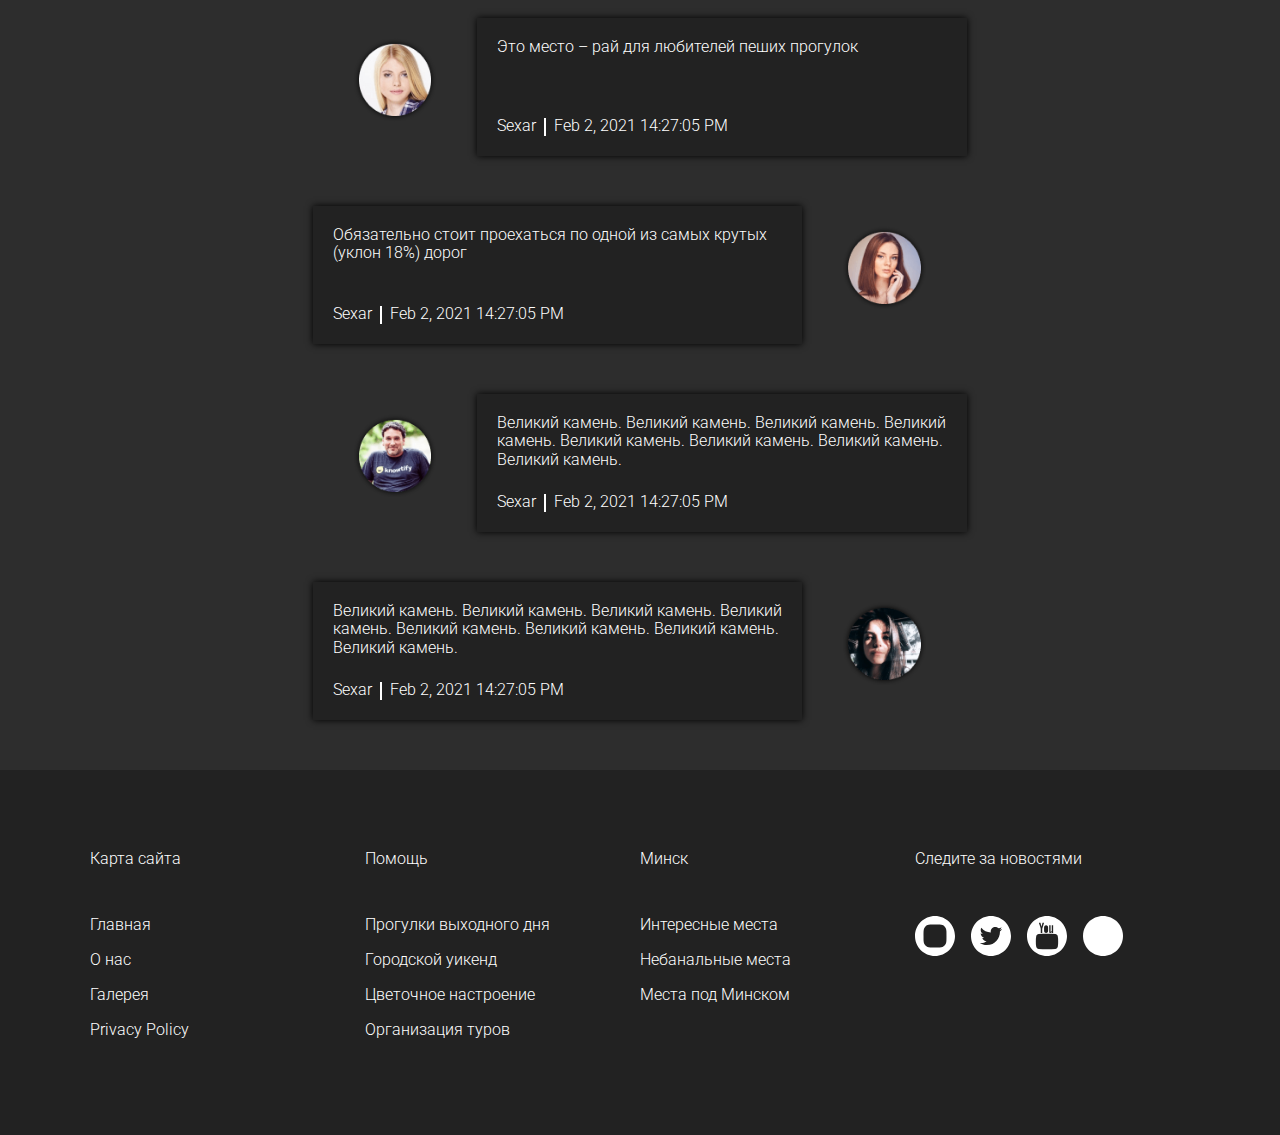
==== commit 6447b66e: "created card slider" ====
--- a/index.html
+++ b/index.html
@@ -73,7 +73,7 @@
 					<p class="titleText">Речные каналы</p>
 					<div class="titleBorder"></div>
 					<p class="titleText">Водопады</p>	
-					<button class="titleBtn">Подробнее</button>
+					<a href="gallery/card_1.html" class="titleBtn">Подробнее</a>
 				</div>
 			</div>
 			<div class="tariffPlan">
@@ -338,8 +338,9 @@
 			
 		</section>
 	</main>
-	
+	</div>
 	<footer class="footer">
+		<div class="footerConteiner">
 		<a name="about_us"></a>
 		<div class="footerBoxes">
 			<h4 class="footerh4">Карта сайта</h4>
@@ -378,11 +379,11 @@
 			</ul>
 		</div>
 		</div>
-		
+		</div>
 	</footer>	
 
 
-		</div>	
+			
 	
 	<script>
 		let background = document.querySelectorAll('.background');
@@ -393,7 +394,7 @@
 	</script>
 <script src="https://code.jquery.com/jquery-3.6.0.min.js"></script>
 <script src="js/slick.min.js"></script>
-<script src="js/slick.js"></script>	
+<script src="js/slider_slick.js"></script>	
 <script>document.write('<script src="http://' + (location.host || 'localhost').split(':')[0] + ':35729/livereload.js?snipver=1"></' + 'script>')</script>	
 </body>
 </html>--- a/css/style.css
+++ b/css/style.css
@@ -284,6 +284,7 @@
   margin-top: 20px;
   border: none;
   transition: 0.1s;
+  text-decoration: none;
 }
 
 .titleBtn:hover {
@@ -576,7 +577,13 @@
 .footer {
   width: 100%;
   padding: 80px 0;
-  display: flex;
+  background: #222222;
+}
+
+.footerConteiner {
+  display: flex;
+  max-width: 1100px;
+  margin: 0 7%;
 }
 
 .footerBoxes {
@@ -620,80 +627,4 @@
 .footerLink:hover {
   transform: translate(5px);
   transition: 0.3s;
-}
-
-.cardItem {
-  display: flex;
-  width: 100%;
-  height: auto;
-}
-
-.cardItemImg {
-  max-width: 436px;
-  max-height: 550px;
-}
-
-.cardItemImg img {
-  width: 100%;
-}
-
-.cardItemDescription {
-  padding: 30px;
-}
-
-.cardItemDescription_1 {
-  display: flex;
-}
-
-.cardItemDescriptionText {
-  max-width: 274px;
-  margin: 0 30px 30px 0;
-  display: flex;
-  font-family: Roboto;
-  font-style: normal;
-  font-weight: 300;
-  font-size: 1rem;
-  line-height: 117.19%;
-  color: #667580;
-  color: #667580;
-}
-
-.cardItemDescriptionTextAfter {
-  max-width: 304px;
-  height: 14px;
-  background: linear-gradient(90deg, #277E7D 50%, rgba(39, 126, 125, 0) 73.82%);
-  margin: 30px 0;
-}
-
-.cardItemDescriptionTariffs {
-  max-width: 300px;
-  margin-left: 30px;
-}
-
-.cardItemDescriptionTariff {
-  max-width: 300px;
-  background: #277E7D;
-}
-
-.cardItemDescriptionTariffAfter {
-  height: 0;
-  width: 0;
-  left: 0;
-  bottom: -55px;
-  border-top: 55px solid #277E7D;
-  border-left: 150px solid transparent;
-  border-right: 150px solid transparent;
-}
-
-.cardItemDescription_2Text {
-  max-width: 604px;
-  margin-bottom: 30px;
-  display: flex;
-  font-family: Roboto;
-  font-style: normal;
-  font-weight: 300;
-  font-size: 1rem;
-  line-height: 117.19%;
-  color: #667580;
-  color: #667580;
 }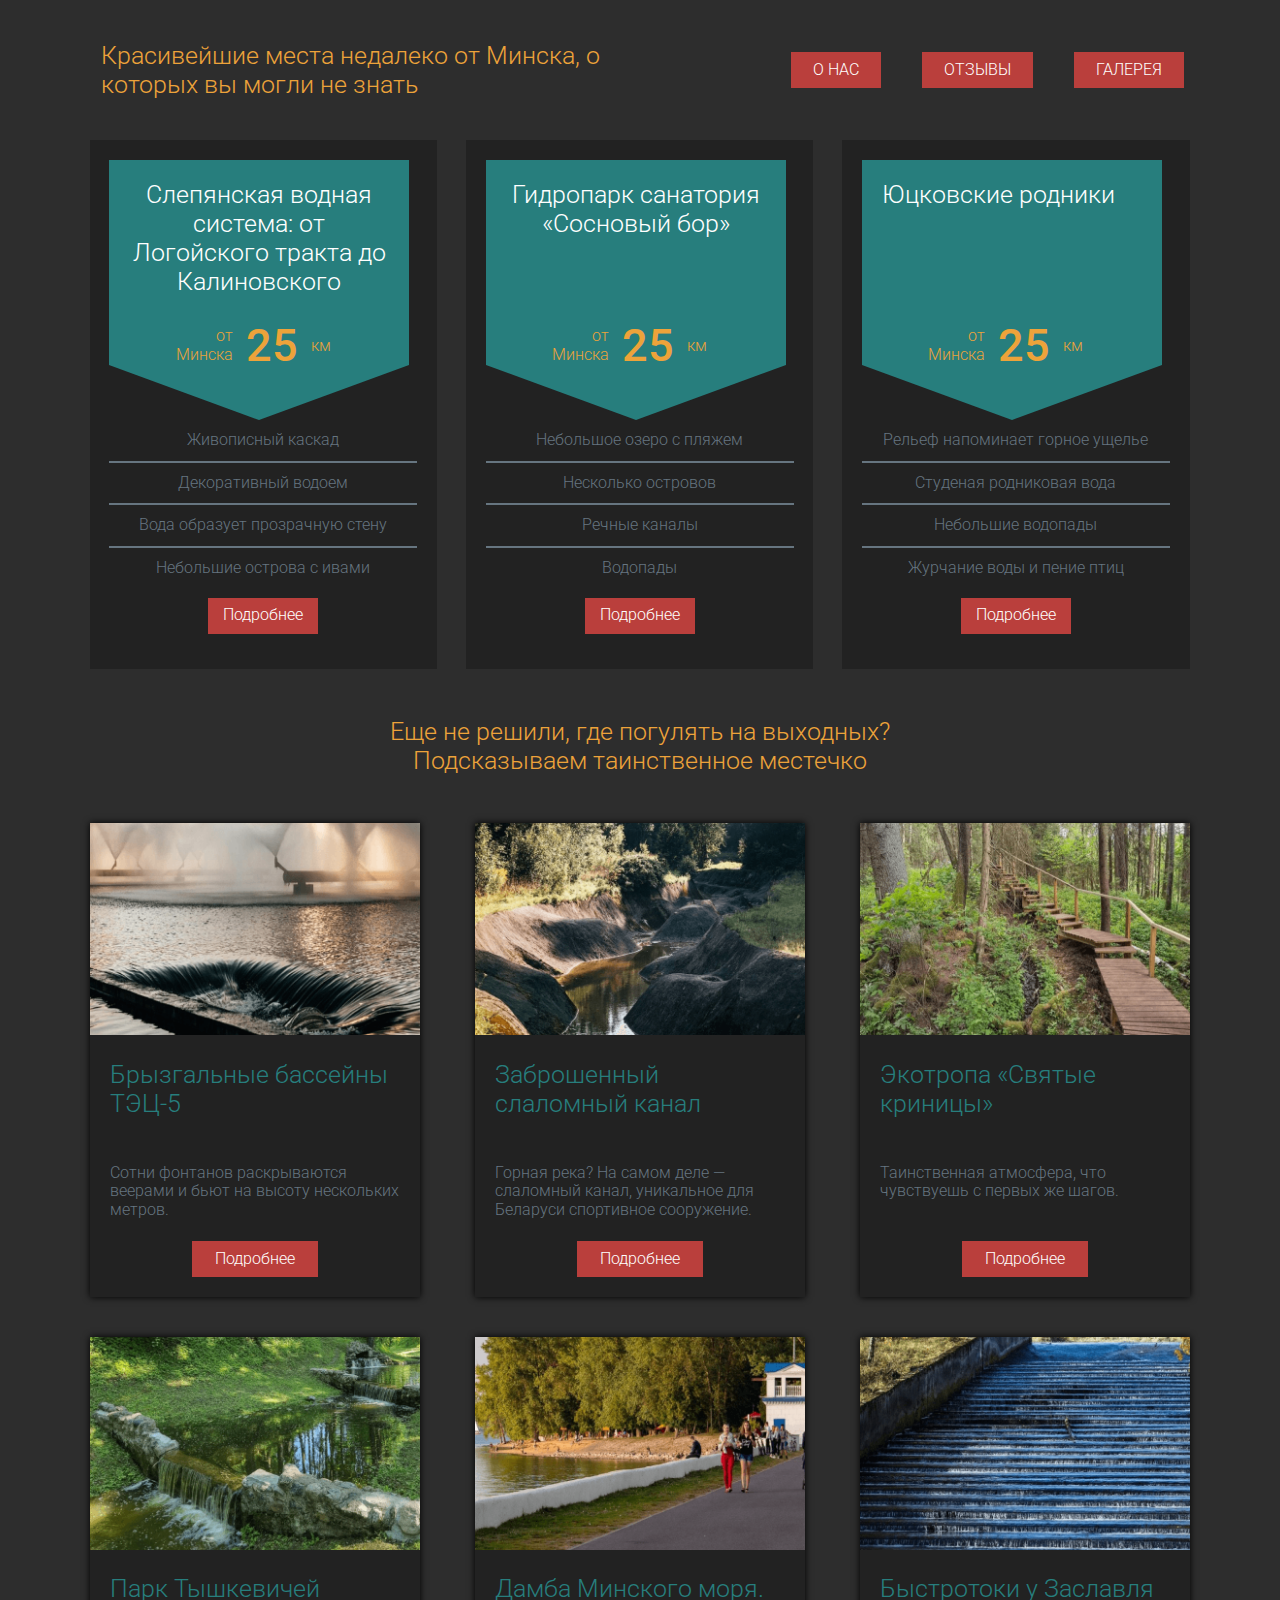
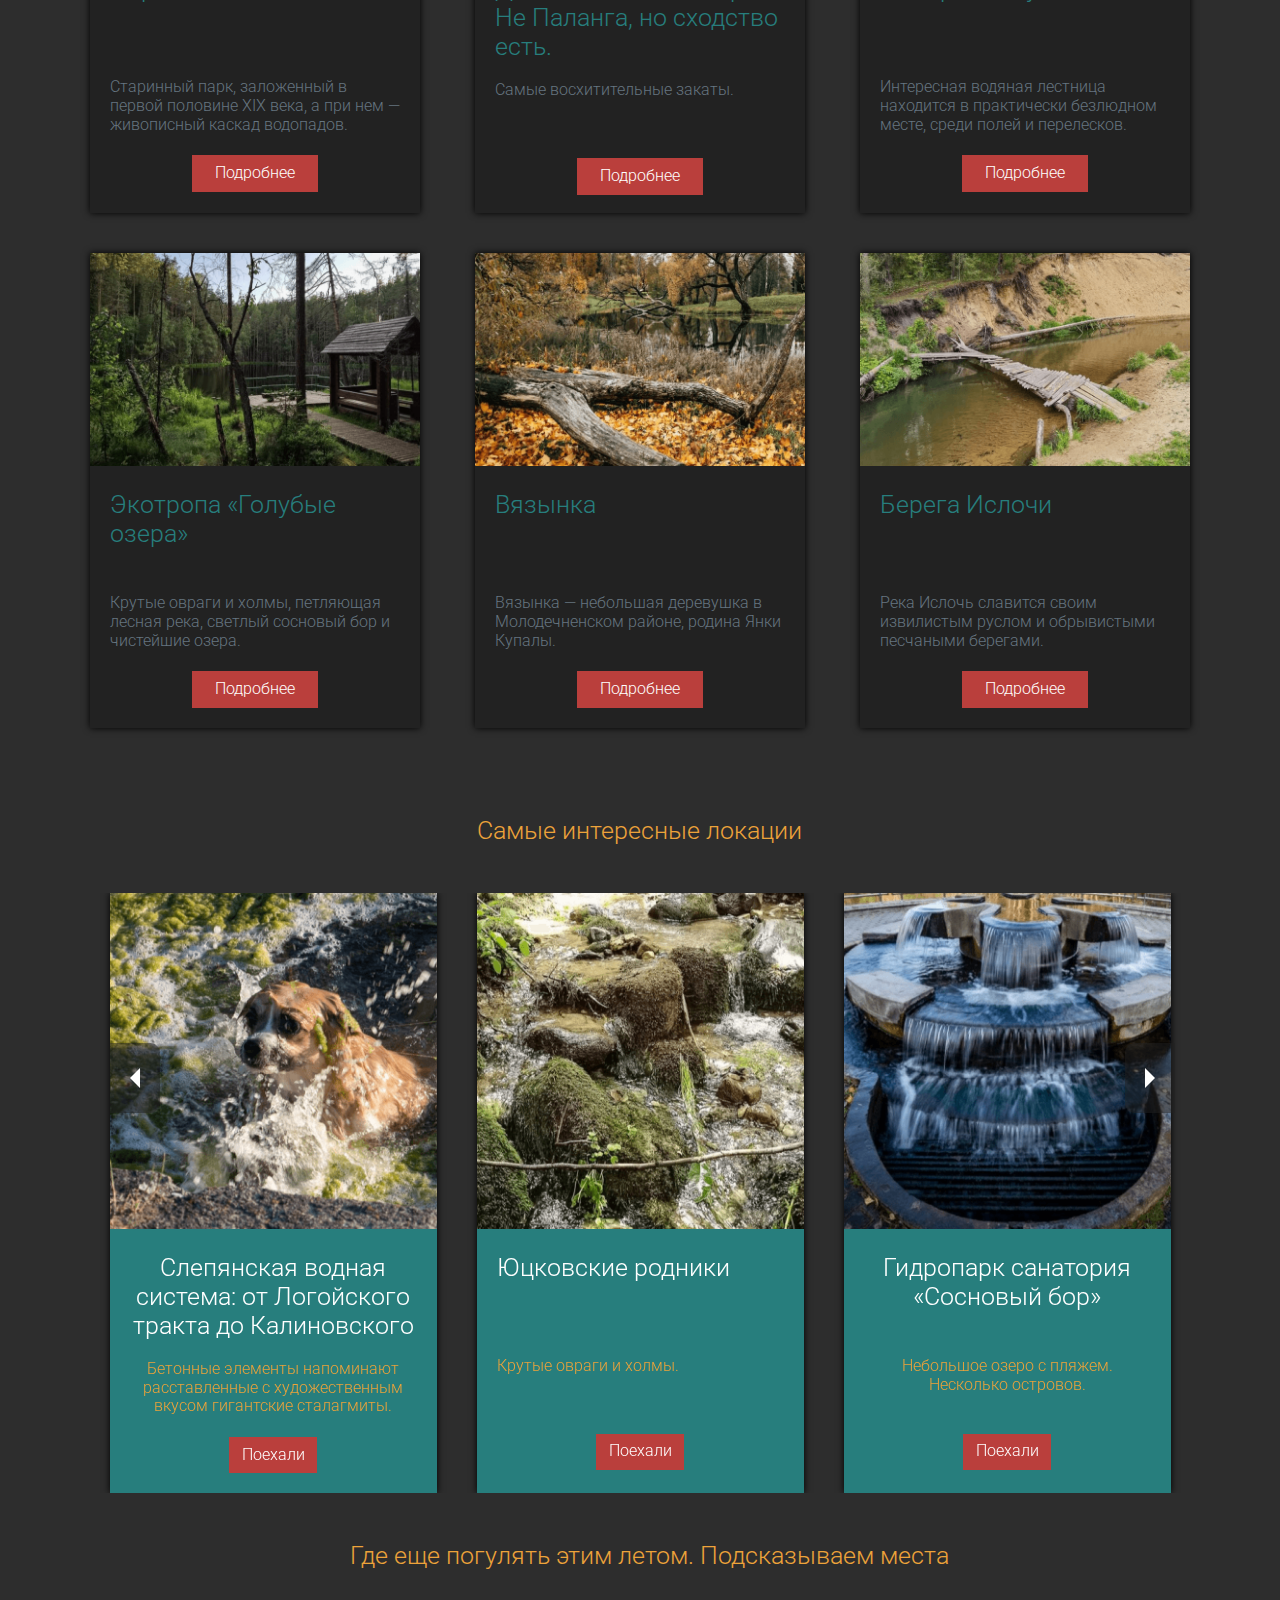
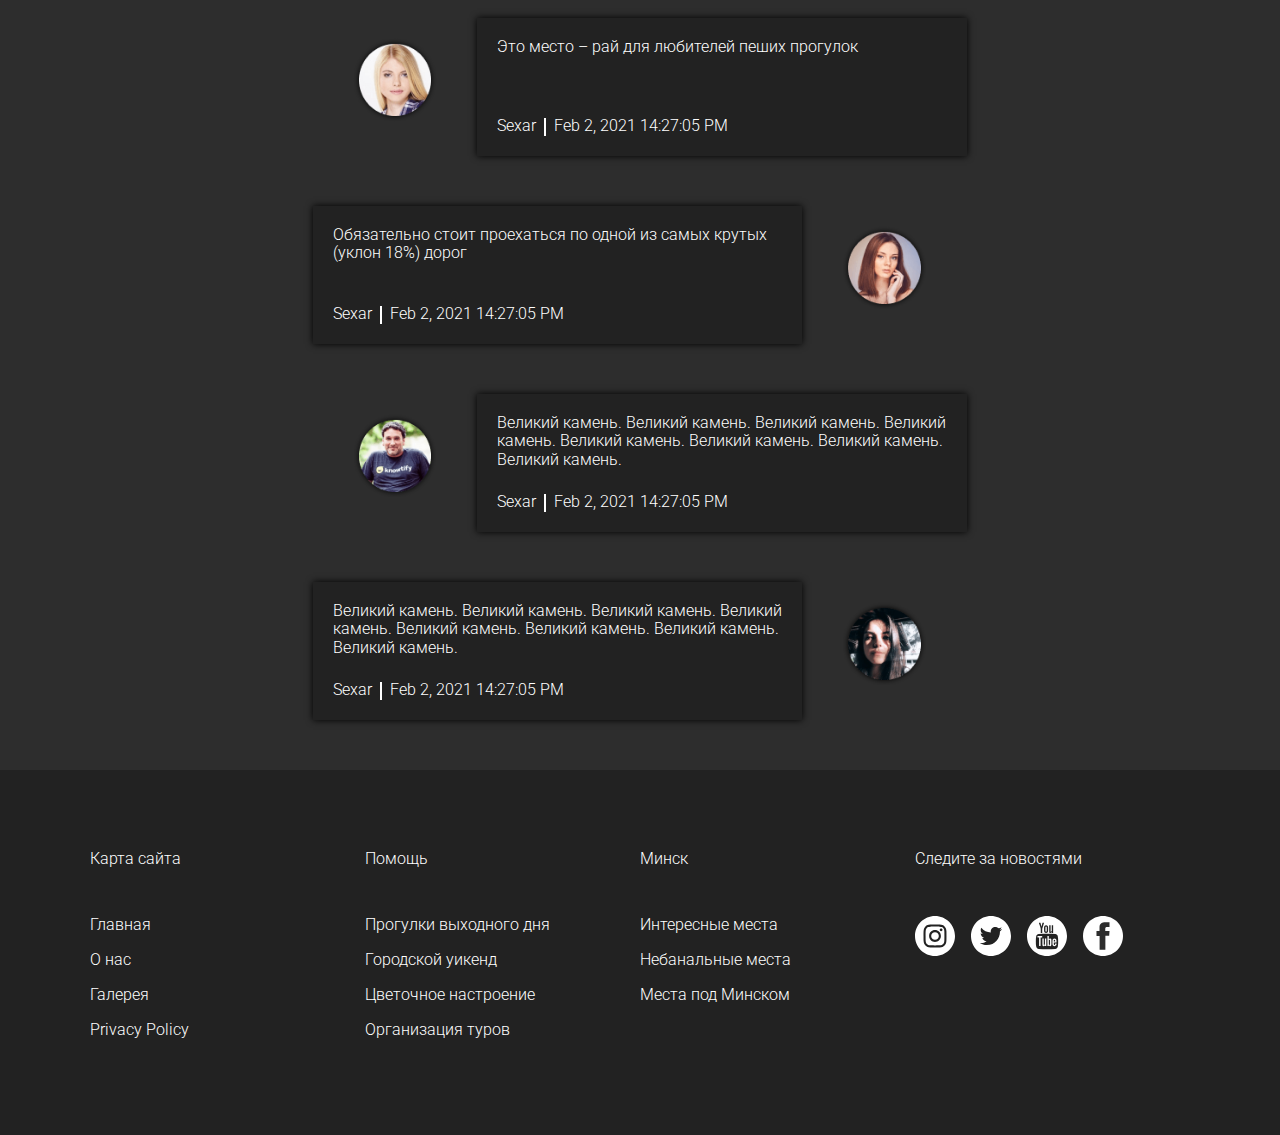
==== commit 7281d4b2: "fixed different" ====
--- a/index.html
+++ b/index.html
@@ -3,10 +3,12 @@
 <head>
 	<meta charset="UTF-8">
 	<meta name="viewport" content="width=device-width, initial-scale=1.0">
-	<title>Document</title>
+	<title>Красивейшие места</title>
 	<link rel='stylesheet' href="css/normalize.css">
 		<link rel="stylesheet" href="css/style.css">
-			<link rel="stylesheet" media="screen and (max-width:1024px)" href="css/style_1024.css">
+			<link rel="stylesheet"  href="css/slider_main.css">
+				
+				<link rel="stylesheet" media="screen and (max-width:1024px)" href="css/style_1024.css">
 	<meta name="viewport" content="width=device-width, initial-scale=1.0">
 </head>
 <body>
--- a/css/style.css
+++ b/css/style.css
@@ -93,6 +93,7 @@
 
 .header__link:hover {
   transform: scale(1.1);
+  background: #DD322E;
   transition: 0.3s;
 }
 
@@ -182,6 +183,28 @@
   border-right: 150px solid transparent;
 }
 
+@media screen and (max-width: 1100px) {
+  .background:after {
+    content: "";
+    border-left: 140px solid transparent;
+  }
+
+  .background:before {
+    content: "";
+    border-right: 140px solid transparent;
+  }
+}
+@media screen and (max-width: 1024px) {
+  .background:after {
+    content: "";
+    border-left: 130px solid transparent;
+  }
+
+  .background:before {
+    content: "";
+    border-right: 130px solid transparent;
+  }
+}
 .backgroundName {
   display: flex;
   font-family: Roboto;
@@ -251,6 +274,7 @@
   color: #667580;
   margin: 11px;
   justify-content: center;
+  text-align: center;
   color: #667580;
   transition: 0.3s;
 }
@@ -288,12 +312,13 @@
 }
 
 .titleBtn:hover {
-  background: orange;
+  background: #DD322E;
   transition: 0.2s;
 }
 
 .titleBtn:active {
   background: #BA3F3C;
+  transition: 0.1s;
 }
 
 .h2 {
@@ -374,40 +399,13 @@
 }
 
 .cardBtn:hover {
-  background: orange;
-  transition: 0.2s;
+  background: #DD322E;
+  transition: 0.3s;
 }
 
 .cardBtn:active {
   background: #BA3F3C;
-}
-
-.slick-list {
-  overflow: hidden;
-}
-
-.slick-track {
-  display: flex;
-}
-
-.slick-arrow {
-  position: absolute;
-  top: 25%;
-  z-index: 10;
-  font-size: 0;
-  width: 50px;
-  height: 70px;
-  border: none;
-}
-
-.slick-arrow.slick-prev {
-  background: url("../img/left.png") 0 0/100% no-repeat;
-  left: 20px;
-}
-
-.slick-arrow.slick-next {
-  background: url("../img/right.png") 0 0/100% no-repeat;
-  right: 15px;
+  transition: 0.1s;
 }
 
 .slider {
@@ -482,12 +480,13 @@
 }
 
 .slidersBtn:hover {
-  background: orange;
+  background: #DD322E;
   transition: 0.2s;
 }
 
 .slidersBtn:active {
   background: #BA3F3C;
+  transition: 0.2s;
 }
 
 .comments {
@@ -627,4 +626,189 @@
 .footerLink:hover {
   transform: translate(5px);
   transition: 0.3s;
+}
+
+.cardItem {
+  display: flex;
+  width: 100%;
+  height: auto;
+  margin-bottom: 40px;
+  background: #222222;
+  border-radius: 0px;
+}
+
+.cardItemImg {
+  max-width: 436px;
+  max-height: 550px;
+}
+
+.cardItemImg img {
+  width: 100%;
+}
+
+.cardItemDescription {
+  padding: 30px;
+}
+
+.cardItemDescription_1 {
+  display: flex;
+}
+
+.cardItemDescriptionText {
+  max-width: 274px;
+  margin: 0 30px 30px 0;
+  display: flex;
+  font-family: Roboto;
+  font-style: normal;
+  font-weight: 300;
+  font-size: 1rem;
+  line-height: 117.19%;
+  color: #667580;
+  color: #667580;
+}
+
+.cardItemDescriptionTextAfter {
+  max-width: 304px;
+  height: 14px;
+  background: linear-gradient(90deg, #277E7D 50%, rgba(39, 126, 125, 0) 73.82%);
+  margin: 30px 0;
+}
+
+.cardItemDescriptionTariffs {
+  max-width: 300px;
+  margin-left: 30px;
+}
+
+.cardItemDescriptionTariff {
+  max-width: 300px;
+  background: #277E7D;
+}
+
+.cardItemDescriptionTariffAfter {
+  height: 0;
+  width: 0;
+  left: 0;
+  bottom: -55px;
+  border-top: 55px solid #277E7D;
+  border-left: 150px solid transparent;
+  border-right: 150px solid transparent;
+}
+
+.backgroundName {
+  display: flex;
+  font-family: Roboto;
+  font-style: normal;
+  font-weight: 300;
+  font-size: 1.55rem;
+  line-height: 117.19%;
+  color: #277E7D;
+  color: #FFFFFF;
+  padding-top: 20px;
+  min-height: 120px;
+  margin: 0 20px 20px 20px;
+  text-align: center;
+}
+
+.backgroundText {
+  display: flex;
+  justify-content: center;
+  padding: 0 61px 0px 47px;
+}
+
+.text_1 {
+  display: flex;
+  font-family: Roboto;
+  font-style: normal;
+  font-weight: 300;
+  font-size: 1rem;
+  line-height: 117.19%;
+  color: #667580;
+  width: 59px;
+  color: #EDA33A;
+  text-align: right;
+  align-items: center;
+}
+
+.text_2 {
+  font-family: Roboto;
+  font-style: normal;
+  font-weight: 500;
+  font-size: 45px;
+  line-height: 117.19%;
+  text-align: center;
+  color: #EDA33A;
+  margin: 0 13px;
+}
+
+.text_3 {
+  display: flex;
+  font-family: Roboto;
+  font-style: normal;
+  font-weight: 300;
+  font-size: 1rem;
+  line-height: 117.19%;
+  color: #667580;
+  color: #FFFFFF;
+  align-items: center;
+  color: #EDA33A;
+}
+
+.cardItemDescription_2Text {
+  max-width: 604px;
+  margin-bottom: 30px;
+  display: flex;
+  font-family: Roboto;
+  font-style: normal;
+  font-weight: 300;
+  font-size: 1rem;
+  line-height: 117.19%;
+  color: #667580;
+  color: #667580;
+}
+
+.slider_wrap {
+  width: 100%;
+  position: relative;
+  min-width: 0;
+  left: 0;
+  margin-bottom: 40px;
+}
+
+.banner_slider {
+  max-width: 1280px;
+  max-height: 657px;
+  left: 0;
+}
+
+.banner_slider img {
+  width: 100%;
+}
+
+.thumbnail_slider_area {
+  position: absolute;
+  left: 0;
+  bottom: 23px;
+  width: 100%;
+  z-index: 10;
+}
+
+.thumbnail_slider {
+  position: relative;
+  width: 100%;
+  display: flex;
+  min-width: 0;
+  left: 0;
+}
+
+.col {
+  max-width: 239px;
+  max-height: 128px;
+  margin: 0 10px;
+  min-width: 0;
+  text-align: center;
+}
+
+.col img {
+  width: 100%;
+  opacity: 0.6;
 }--- a/css/slider_main.css
+++ b/css/slider_main.css
@@ -0,0 +1,27 @@
+.slick-list {
+  overflow: hidden;
+}
+
+.slick-track {
+  display: flex;
+}
+
+.slick-arrow {
+  position: absolute;
+  top: 25%;
+  z-index: 10;
+  font-size: 0;
+  width: 50px;
+  height: 70px;
+  border: none;
+}
+
+.slick-arrow.slick-prev {
+  background: url("../img/left.png") 0 0/100% no-repeat;
+  left: 20px;
+}
+
+.slick-arrow.slick-next {
+  background: url("../img/right.png") 0 0/100% no-repeat;
+  right: 15px;
+}